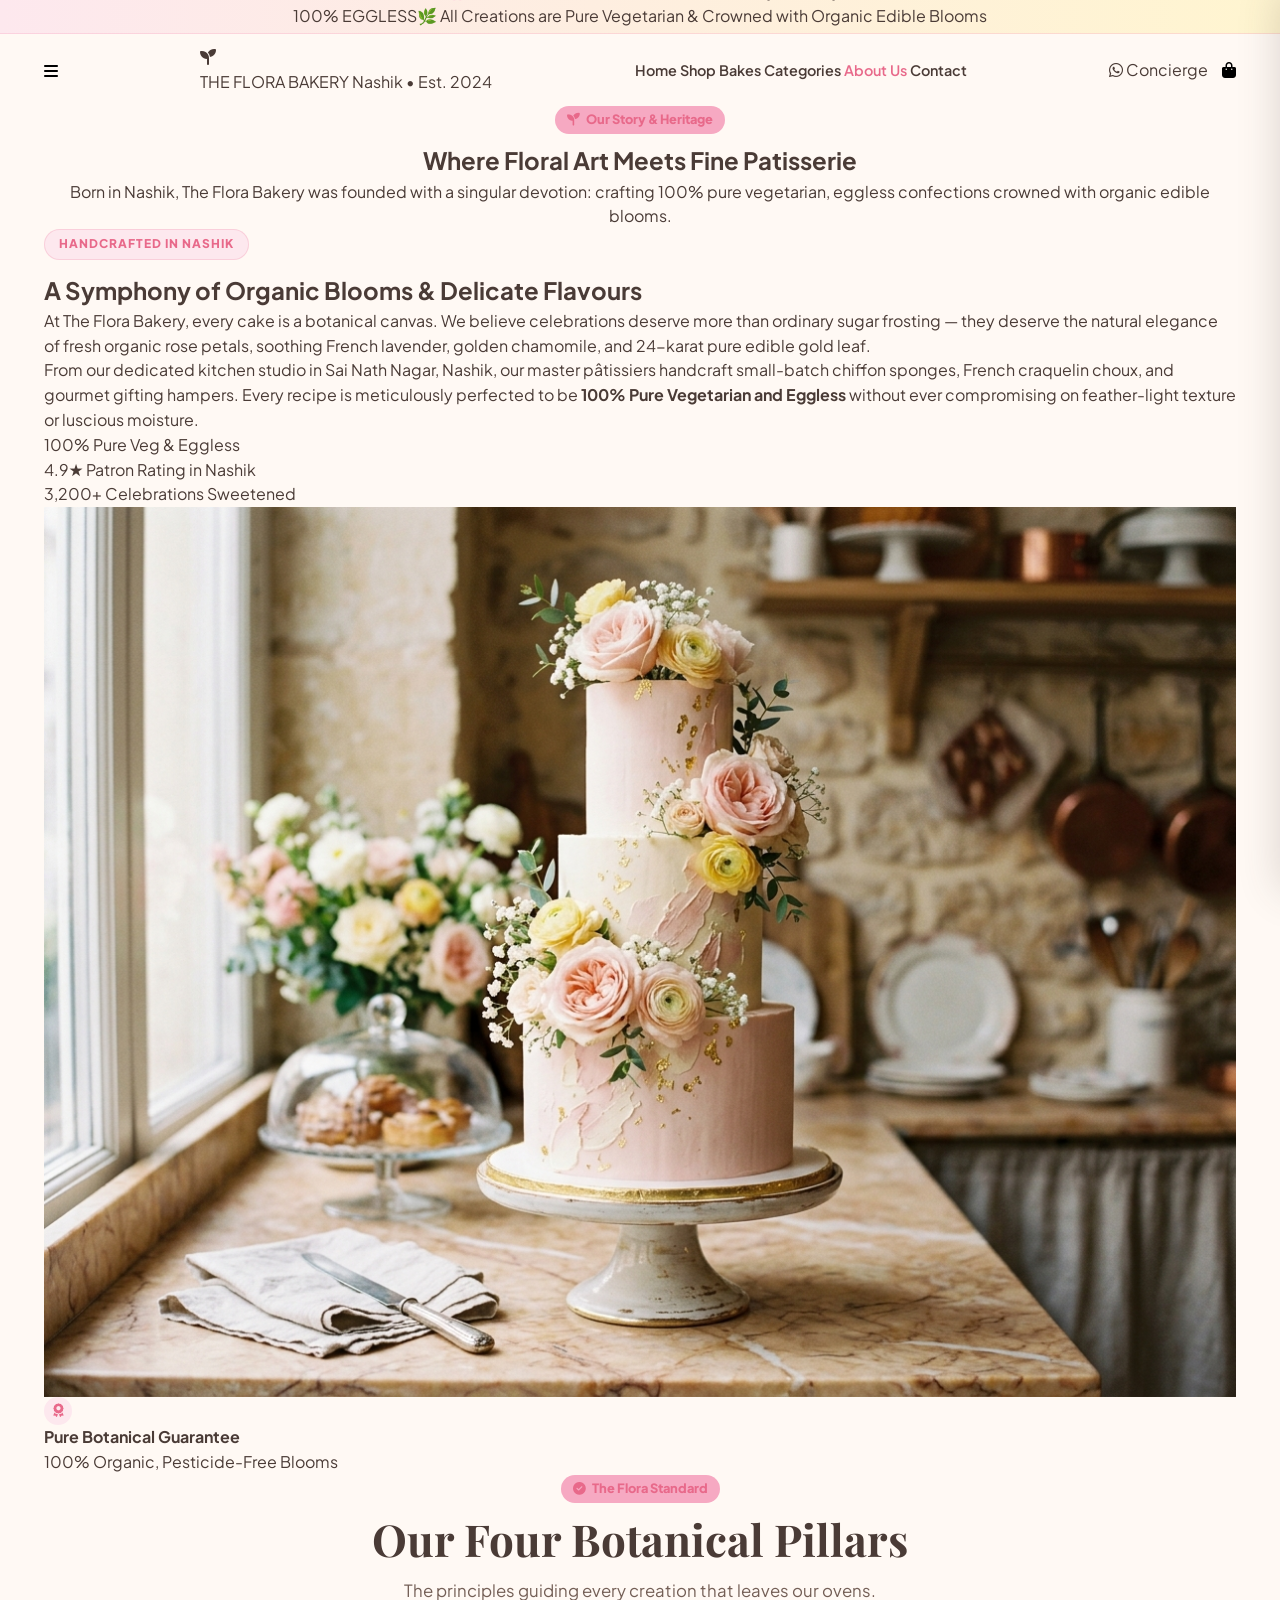
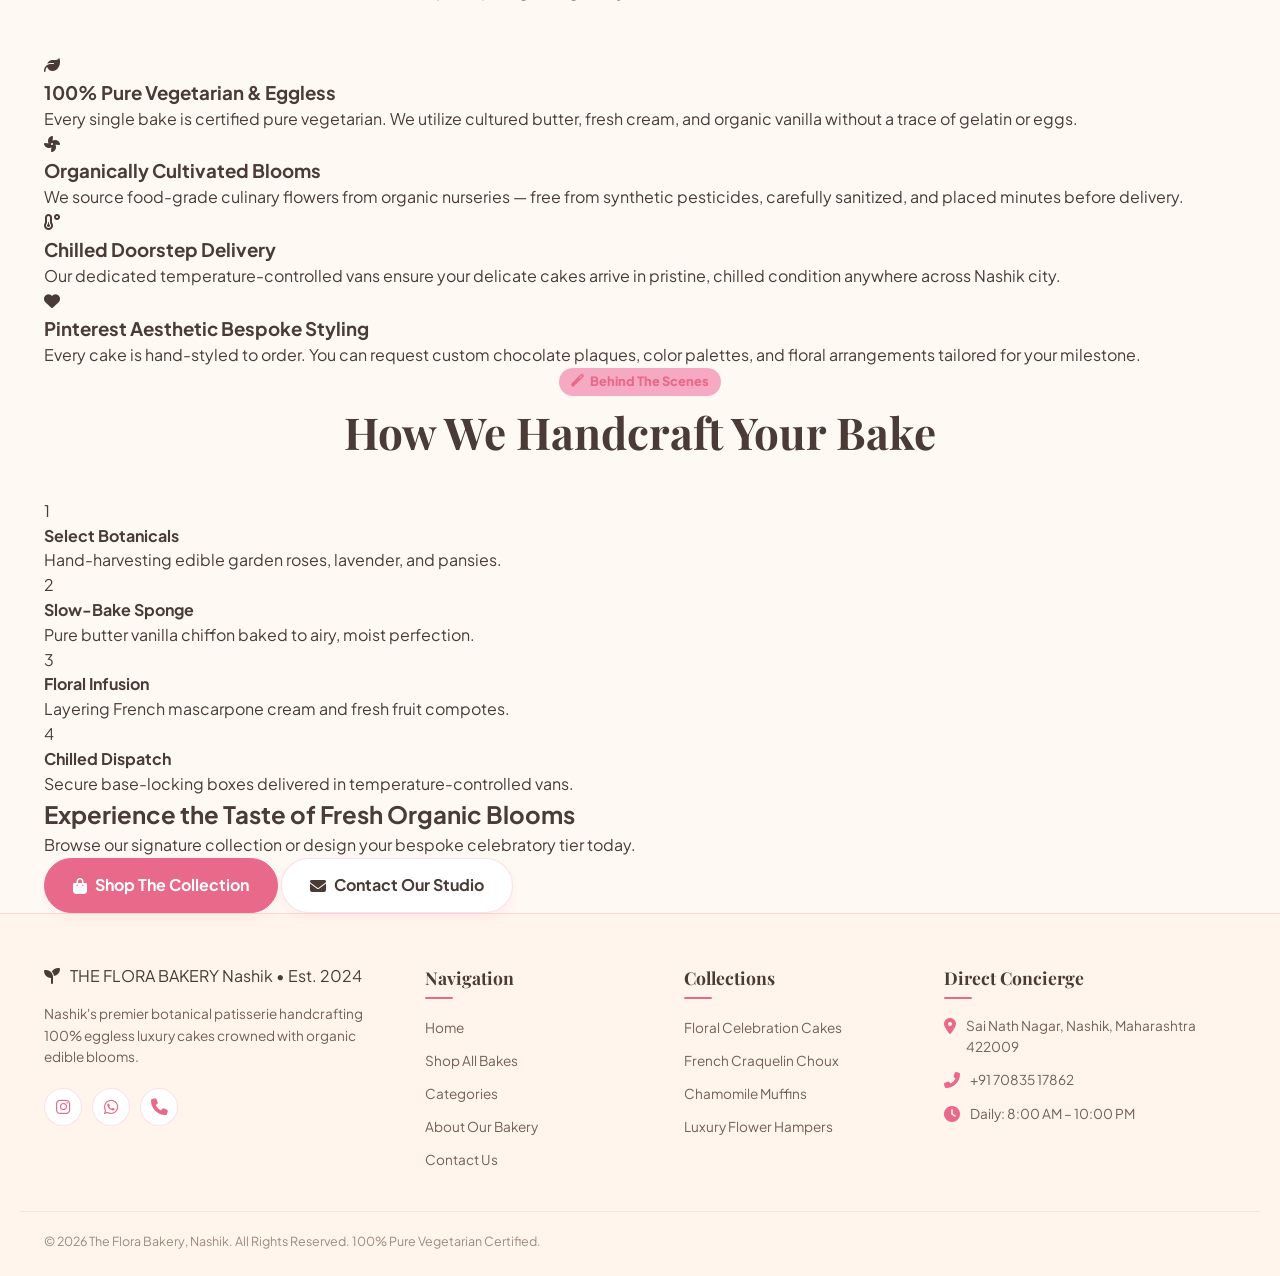
==== about.html @ 5726b5d7 "feat: complete multi-page shopify-grade e-commerce architecture" ====
<!DOCTYPE html>
<html lang="en">
<head>
  <meta charset="UTF-8">
  <meta name="viewport" content="width=device-width, initial-scale=1.0, maximum-scale=5.0">
  <title>About Our Botanical Patisserie | The Flora Bakery Nashik</title>
  <meta name="description" content="Discover the story of The Flora Bakery Nashik. 100% pure vegetarian artisanal floral cakes crowned with organic edible blooms.">

  <!-- Favicon -->
  <link rel="icon" type="image/svg+xml" href="images/logo-icon.svg">

  <!-- Google Fonts: Plus Jakarta Sans & Playfair Display -->
  <link rel="preconnect" href="https://fonts.googleapis.com">
  <link rel="preconnect" href="https://fonts.gstatic.com" crossorigin>
  <link href="https://fonts.googleapis.com/css2?family=Playfair+Display:ital,wght@0,500;0,600;0,700;0,800;1,400;1,600&family=Plus+Jakarta+Sans:wght@400;500;600;700;800&display=swap" rel="stylesheet">

  <!-- Font Awesome Icons -->
  <link rel="stylesheet" href="https://cdnjs.cloudflare.com/ajax/libs/font-awesome/6.5.1/css/all.min.css">

  <!-- Custom Design System CSS -->
  <link rel="stylesheet" href="css/styles.css">
</head>
<body class="about-page-body">

  <!-- 1. ANNOUNCEMENT TICKER -->
  <aside class="announcement-bar" role="region" aria-label="Special Offers">
    <div class="announcement-wrapper">
      <div class="announcement-track">
        <span class="announcement-item"><span class="badge-pill">SAME DAY</span> 🌸 Order before 3 PM for Chilled Same-Day Delivery in Nashik</span>
        <span class="announcement-item"><span class="badge-pill">100% EGGLESS</span> 🌿 All Creations are Pure Vegetarian & Crowned with Organic Edible Blooms</span>
        <span class="announcement-item"><span class="badge-pill">SPECIAL OFFER</span> ✨ Use Code <strong>FLORA10</strong> for 10% OFF on Orders Above ₹499</span>
      </div>
    </div>
  </aside>

  <!-- 2. STICKY BRAND HEADER -->
  <header class="header" id="siteHeader">
    <div class="header-inner container">
      <button class="mobile-toggle" id="mobileMenuToggle" onclick="openMobileNav()" aria-label="Open Navigation Menu">
        <i class="fas fa-bars"></i>
      </button>

      <a href="index.html" class="logo" aria-label="The Flora Bakery Homepage">
        <span class="logo-mark"><i class="fas fa-seedling"></i></span>
        <div class="logo-text-group">
          <span class="logo-title">THE FLORA BAKERY</span>
          <span class="logo-subtitle">Nashik • Est. 2024</span>
        </div>
      </a>

      <!-- Universal Desktop Navigation -->
      <nav class="nav-desktop" aria-label="Primary Navigation">
        <a href="index.html" class="nav-link">Home</a>
        <a href="shop.html" class="nav-link">Shop Bakes</a>
        <a href="categories.html" class="nav-link">Categories</a>
        <a href="about.html" class="nav-link active">About Us</a>
        <a href="contact.html" class="nav-link">Contact</a>
      </nav>

      <div class="header-actions">
        <a href="https://api.whatsapp.com/send?phone=917083517862&text=Hello%20The%20Flora%20Bakery!%20I%20have%20an%20inquiry%20regarding%20custom%20floral%20cakes." target="_blank" rel="noopener" class="concierge-link-btn" title="Chat with Head Baker on WhatsApp">
          <i class="fab fa-whatsapp"></i>
          <span class="concierge-text">Concierge</span>
        </a>

        <button class="cart-trigger-btn" id="cartBtn" onclick="openCartDrawer()" aria-label="Open Shopping Bag">
          <i class="fas fa-shopping-bag"></i>
          <span class="cart-badge" id="cartCountBadge" style="display: none;">0</span>
        </button>
      </div>
    </div>
  </header>

  <!-- 3. MOBILE NAVIGATION DRAWER -->
  <div class="mobile-nav-drawer" id="mobileNavDrawer">
    <div class="mobile-nav-content">
      <div class="mobile-drawer-header">
        <div class="logo-text-group">
          <span class="logo-title">THE FLORA BAKERY</span>
          <span class="logo-subtitle">Artisanal Botanical Patisserie</span>
        </div>
        <button class="modal-close-btn" onclick="closeMobileNav()" aria-label="Close menu">&times;</button>
      </div>
      <ul class="mobile-nav-links">
        <li><a href="index.html" class="mobile-nav-link"><i class="fas fa-home"></i> Home</a></li>
        <li><a href="shop.html" class="mobile-nav-link" onclick="closeMobileNav()"><i class="fas fa-birthday-cake"></i> Shop All Bakes</a></li>
        <li><a href="categories.html" class="mobile-nav-link" onclick="closeMobileNav()"><i class="fas fa-th-large"></i> Explore Categories</a></li>
        <li><a href="about.html" class="mobile-nav-link active" onclick="closeMobileNav()"><i class="fas fa-leaf"></i> About Our Bakery</a></li>
        <li><a href="contact.html" class="mobile-nav-link" onclick="closeMobileNav()"><i class="fas fa-envelope"></i> Contact & Studio</a></li>
      </ul>
      <div class="mobile-drawer-footer">
        <p class="drawer-contact-info"><i class="fas fa-map-marker-alt"></i> Sai Nath Nagar, Nashik</p>
        <p class="drawer-contact-info"><i class="fas fa-phone-alt"></i> +91 70835 17862</p>
      </div>
    </div>
  </div>

  <!-- 4. PAGE HERO BANNER -->
  <section class="page-banner-section">
    <div class="container text-center">
      <span class="sub-heading-pill"><i class="fas fa-seedling"></i> Our Story & Heritage</span>
      <h1 class="page-banner-title">Where Floral Art Meets Fine Patisserie</h1>
      <p class="page-banner-desc">
        Born in Nashik, The Flora Bakery was founded with a singular devotion: crafting 100% pure vegetarian, eggless confections crowned with organic edible blooms.
      </p>
    </div>
  </section>

  <!-- 5. ABOUT STORY SECTION -->
  <main class="container about-page-container">
    
    <div class="about-story-grid">
      <div class="about-text-col">
        <span class="heading-tag">Handcrafted in Nashik</span>
        <h2 class="about-section-title">A Symphony of Organic Blooms & Delicate Flavours</h2>
        <p class="about-paragraph">
          At The Flora Bakery, every cake is a botanical canvas. We believe celebrations deserve more than ordinary sugar frosting — they deserve the natural elegance of fresh organic rose petals, soothing French lavender, golden chamomile, and 24-karat pure edible gold leaf.
        </p>
        <p class="about-paragraph">
          From our dedicated kitchen studio in Sai Nath Nagar, Nashik, our master pâtissiers handcraft small-batch chiffon sponges, French craquelin choux, and gourmet gifting hampers. Every recipe is meticulously perfected to be <strong>100% Pure Vegetarian and Eggless</strong> without ever compromising on feather-light texture or luscious moisture.
        </p>
        
        <div class="about-metrics-row">
          <div class="metric-item">
            <span class="metric-number">100%</span>
            <span class="metric-label">Pure Veg & Eggless</span>
          </div>
          <div class="metric-item">
            <span class="metric-number">4.9★</span>
            <span class="metric-label">Patron Rating in Nashik</span>
          </div>
          <div class="metric-item">
            <span class="metric-number">3,200+</span>
            <span class="metric-label">Celebrations Sweetened</span>
          </div>
        </div>
      </div>

      <div class="about-image-col">
        <div class="about-image-card">
          <img src="images/hero-cake.jpg" alt="Artisanal Floral Cake Decorating" class="about-featured-img">
          <div class="about-badge-card">
            <span class="badge-icon"><i class="fas fa-award"></i></span>
            <div>
              <strong>Pure Botanical Guarantee</strong>
              <p>100% Organic, Pesticide-Free Blooms</p>
            </div>
          </div>
        </div>
      </div>
    </div>

    <!-- 4 CORE PILLARS SECTION -->
    <section class="about-pillars-section">
      <div class="text-center" style="margin-bottom: 40px;">
        <span class="sub-heading-pill"><i class="fas fa-check-circle"></i> The Flora Standard</span>
        <h2 class="section-title">Our Four Botanical Pillars</h2>
        <p class="section-subtitle">The principles guiding every creation that leaves our ovens.</p>
      </div>

      <div class="pillars-grid">
        <div class="pillar-card">
          <div class="pillar-icon"><i class="fas fa-leaf"></i></div>
          <h3>100% Pure Vegetarian & Eggless</h3>
          <p>Every single bake is certified pure vegetarian. We utilize cultured butter, fresh cream, and organic vanilla without a trace of gelatin or eggs.</p>
        </div>

        <div class="pillar-card">
          <div class="pillar-icon"><i class="fas fa-fan"></i></div>
          <h3>Organically Cultivated Blooms</h3>
          <p>We source food-grade culinary flowers from organic nurseries — free from synthetic pesticides, carefully sanitized, and placed minutes before delivery.</p>
        </div>

        <div class="pillar-card">
          <div class="pillar-icon"><i class="fas fa-temperature-low"></i></div>
          <h3>Chilled Doorstep Delivery</h3>
          <p>Our dedicated temperature-controlled vans ensure your delicate cakes arrive in pristine, chilled condition anywhere across Nashik city.</p>
        </div>

        <div class="pillar-card">
          <div class="pillar-icon"><i class="fas fa-heart"></i></div>
          <h3>Pinterest Aesthetic Bespoke Styling</h3>
          <p>Every cake is hand-styled to order. You can request custom chocolate plaques, color palettes, and floral arrangements tailored for your milestone.</p>
        </div>
      </div>
    </section>

    <!-- CHEF PROCESS TIMELINE -->
    <section class="about-process-section">
      <div class="text-center" style="margin-bottom: 40px;">
        <span class="sub-heading-pill"><i class="fas fa-magic"></i> Behind The Scenes</span>
        <h2 class="section-title">How We Handcraft Your Bake</h2>
      </div>

      <div class="process-steps-row">
        <div class="process-step-item">
          <span class="step-circle">1</span>
          <h4>Select Botanicals</h4>
          <p>Hand-harvesting edible garden roses, lavender, and pansies.</p>
        </div>
        <div class="process-step-item">
          <span class="step-circle">2</span>
          <h4>Slow-Bake Sponge</h4>
          <p>Pure butter vanilla chiffon baked to airy, moist perfection.</p>
        </div>
        <div class="process-step-item">
          <span class="step-circle">3</span>
          <h4>Floral Infusion</h4>
          <p>Layering French mascarpone cream and fresh fruit compotes.</p>
        </div>
        <div class="process-step-item">
          <span class="step-circle">4</span>
          <h4>Chilled Dispatch</h4>
          <p>Secure base-locking boxes delivered in temperature-controlled vans.</p>
        </div>
      </div>
    </section>

    <!-- EXPLORE CTA SECTION -->
    <div class="about-cta-banner">
      <div class="about-cta-text">
        <h2>Experience the Taste of Fresh Organic Blooms</h2>
        <p>Browse our signature collection or design your bespoke celebratory tier today.</p>
      </div>
      <div class="about-cta-actions">
        <a href="shop.html" class="btn btn-primary btn-lg">
          <i class="fas fa-shopping-bag"></i> Shop The Collection
        </a>
        <a href="contact.html" class="btn btn-secondary btn-lg">
          <i class="fas fa-envelope"></i> Contact Our Studio
        </a>
      </div>
    </div>

  </main>

  <!-- 6. SLIDE-OUT CART DRAWER -->
  <div class="cart-drawer-overlay" id="cartDrawerOverlay" onclick="closeCartDrawer()"></div>
  <aside class="cart-drawer" id="cartDrawer" role="dialog" aria-modal="true" aria-label="Shopping Cart">
    <div class="cart-drawer-header">
      <div class="cart-header-title-wrap">
        <i class="fas fa-shopping-bag cart-title-icon"></i>
        <h2 class="cart-drawer-heading">Your Floral Bag (<span id="cartDrawerCount">0</span>)</h2>
      </div>
      <button class="cart-drawer-close-btn" id="cartDrawerClose" onclick="closeCartDrawer()" aria-label="Close Shopping Bag">&times;</button>
    </div>

    <div class="free-shipping-meter" id="freeShippingMeter">
      <div class="meter-text" id="freeShippingText">
        <i class="fas fa-truck"></i> Add ₹200 more for <strong>FREE Delivery in Nashik</strong>!
      </div>
      <div class="meter-bar-track">
        <div class="meter-bar-fill" id="meterBarFill" style="width: 75%;"></div>
      </div>
    </div>

    <div class="cart-drawer-body" id="cartDrawerItems"></div>

    <div class="cart-upsell-container" id="cartUpsellSection">
      <div class="upsell-heading-row">
        <span class="upsell-title"><i class="fas fa-sparkles"></i> Complete Your Celebration</span>
        <span class="upsell-badge">Popular Add-ons</span>
      </div>
      <div class="upsell-items-track" id="cartUpsellItems"></div>
    </div>

    <div class="cart-drawer-footer" id="cartDrawerFooter">
      <div class="cart-coupon-row">
        <input type="text" id="cartCouponInput" class="coupon-input" placeholder="Promo code (e.g. FLORA10)">
        <button class="btn btn-secondary coupon-apply-btn" onclick="applyCartCoupon()">Apply</button>
      </div>
      <div class="cart-totals-breakdown">
        <div class="total-row"><span>Subtotal</span><span id="cartSubtotalVal">₹0</span></div>
        <div class="total-row discount-row" id="cartDiscountRow" style="display:none;"><span>Promo Discount</span><span id="cartDiscountVal">-₹0</span></div>
        <div class="total-row"><span>Delivery (Nashik)</span><span id="cartDeliveryVal">₹99</span></div>
        <div class="total-row grand-total-row"><span>Estimated Total</span><span id="cartGrandTotalVal" class="grand-total-highlight">₹0</span></div>
      </div>
      <a href="checkout.html" class="btn btn-primary btn-block proceed-checkout-btn" id="proceedCheckoutBtn">
        <span>Proceed to Checkout</span>
        <i class="fas fa-arrow-right"></i>
      </a>
    </div>
  </aside>

  <!-- 7. SITE FOOTER -->
  <footer class="site-footer">
    <div class="container footer-grid">
      <div class="footer-col footer-brand">
        <a href="index.html" class="brand-logo-wrap">
          <span class="logo-mark"><i class="fas fa-seedling"></i></span>
          <div class="logo-text-group">
            <span class="logo-title">THE FLORA BAKERY</span>
            <span class="logo-subtitle">Nashik • Est. 2024</span>
          </div>
        </a>
        <p class="footer-desc">Nashik's premier botanical patisserie handcrafting 100% eggless luxury cakes crowned with organic edible blooms.</p>
        <div class="social-links">
          <a href="https://www.instagram.com/the.flora.bakery" target="_blank" rel="noopener noreferrer" class="social-btn" aria-label="Instagram"><i class="fab fa-instagram"></i></a>
          <a href="https://wa.me/917083517862" target="_blank" rel="noopener noreferrer" class="social-btn" aria-label="WhatsApp"><i class="fab fa-whatsapp"></i></a>
          <a href="tel:07083517862" class="social-btn" aria-label="Call Us"><i class="fas fa-phone"></i></a>
        </div>
      </div>

      <div class="footer-col">
        <h4>Navigation</h4>
        <ul class="footer-links">
          <li><a href="index.html">Home</a></li>
          <li><a href="shop.html">Shop All Bakes</a></li>
          <li><a href="categories.html">Categories</a></li>
          <li><a href="about.html">About Our Bakery</a></li>
          <li><a href="contact.html">Contact Us</a></li>
        </ul>
      </div>

      <div class="footer-col">
        <h4>Collections</h4>
        <ul class="footer-links">
          <li><a href="shop.html?category=cakes">Floral Celebration Cakes</a></li>
          <li><a href="shop.html?category=pastries">French Craquelin Choux</a></li>
          <li><a href="shop.html?category=muffins">Chamomile Muffins</a></li>
          <li><a href="shop.html?category=combos">Luxury Flower Hampers</a></li>
        </ul>
      </div>

      <div class="footer-col">
        <h4>Direct Concierge</h4>
        <div class="contact-info-list">
          <div class="contact-item"><i class="fas fa-map-marker-alt"></i><span>Sai Nath Nagar, Nashik, Maharashtra 422009</span></div>
          <div class="contact-item"><i class="fas fa-phone-alt"></i><span>+91 70835 17862</span></div>
          <div class="contact-item"><i class="fas fa-clock"></i><span>Daily: 8:00 AM – 10:00 PM</span></div>
        </div>
      </div>
    </div>
    <div class="footer-bottom container text-center">
      <p>&copy; 2026 The Flora Bakery, Nashik. All Rights Reserved. 100% Pure Vegetarian Certified.</p>
    </div>
  </footer>

  <!-- Scripts -->
  <script src="js/store-data.js"></script>
  <script src="js/app.js"></script>
</body>
</html>
---- css/styles.css ----
/* ==========================================================================
   THE FLORA BAKERY - MOBILE-FIRST LUXURY FLORAL PATISSERIE DESIGN SYSTEM
   Palette: Blush Pink (#F6A9C2), Deep Rose (#E8698A), Soft Cream (#FFF9F4),
            Buttery Yellow (#FFD966), Warm Cocoa (#4A3B36)
   ========================================================================== */

@import url('https://fonts.googleapis.com/css2?family=Playfair+Display:ital,wght@0,500;0,600;0,700;0,800;1,400;1,600&family=Plus+Jakarta+Sans:wght@300;400;500;600;700;800&display=swap');

:root {
  /* Color Tokens */
  --bg-cream: #FFF9F4;
  --bg-cream-warm: #FFF5EC;
  --bg-white: #FFFFFF;
  --pink-blush: #F6A9C2;
  --pink-soft: #FDE8EE;
  --pink-tint: #FFF0F5;
  --rose-deep: #E8698A;
  --rose-hover: #D45274;
  --yellow-butter: #FFD966;
  --yellow-soft: #FFF5D0;
  --yellow-tint: #FFFAEA;
  --text-cocoa: #4A3B36;
  --text-secondary: #745F56;
  --text-muted: #9E8980;
  --border-light: rgba(232, 105, 138, 0.2);
  --border-subtle: rgba(74, 59, 54, 0.08);

  /* Shadows */
  --shadow-sm: 0 4px 12px rgba(232, 105, 138, 0.08);
  --shadow-md: 0 8px 24px rgba(232, 105, 138, 0.12);
  --shadow-lg: 0 16px 40px rgba(232, 105, 138, 0.16);
  --shadow-glow: 0 0 25px rgba(232, 105, 138, 0.35);

  /* Typography */
  --font-serif: 'Playfair Display', Georgia, serif;
  --font-sans: 'Plus Jakarta Sans', -apple-system, BlinkMacSystemFont, 'Segoe UI', Roboto, sans-serif;
  
  /* Transitions */
  --transition-smooth: all 0.3s cubic-bezier(0.25, 0.8, 0.25, 1);
  --transition-bounce: all 0.35s cubic-bezier(0.34, 1.56, 0.64, 1);
  
  /* Border Radius */
  --radius-sm: 12px;
  --radius-md: 18px;
  --radius-lg: 28px;
  --radius-pill: 9999px;
}

/* ==========================================================================
   RESET & MOBILE-FIRST BASE
   ========================================================================== */

*, *::before, *::after {
  margin: 0;
  padding: 0;
  box-sizing: border-box;
  -webkit-tap-highlight-color: transparent;
}

html {
  scroll-behavior: smooth;
  scroll-padding-top: 85px;
  font-size: 16px;
  -webkit-text-size-adjust: 100%;
}

body {
  font-family: var(--font-sans);
  background-color: var(--bg-cream);
  color: var(--text-cocoa);
  line-height: 1.55;
  overflow-x: hidden;
  position: relative;
  width: 100%;
}

img {
  max-width: 100%;
  height: auto;
  display: block;
}

a {
  text-decoration: none;
  color: inherit;
  transition: var(--transition-smooth);
}

button, input, select, textarea {
  font-family: inherit;
  font-size: 1rem; /* Prevents auto-zoom in iOS Safari */
  border: none;
  outline: none;
  touch-action: manipulation;
}

button {
  cursor: pointer;
  background: none;
}

.container {
  width: 100%;
  max-width: 1240px;
  margin: 0 auto;
  padding: 0 16px;
}

@media (min-width: 768px) {
  .container {
    padding: 0 24px;
  }
}

.section-padding {
  padding: 50px 0;
  position: relative;
}

@media (min-width: 768px) {
  .section-padding {
    padding: 80px 0;
  }
}

/* ==========================================================================
   TYPOGRAPHY & CRO UTILITIES
   ========================================================================== */

.heading-tag {
  display: inline-flex;
  align-items: center;
  gap: 6px;
  background: var(--pink-soft);
  color: var(--rose-deep);
  font-size: 0.75rem;
  font-weight: 800;
  text-transform: uppercase;
  letter-spacing: 1px;
  padding: 5px 14px;
  border-radius: var(--radius-pill);
  border: 1px solid var(--border-light);
  margin-bottom: 12px;
}

.heading-tag.yellow-tag {
  background: var(--yellow-soft);
  color: #B38600;
  border-color: rgba(255, 217, 102, 0.6);
}

.section-title {
  font-family: var(--font-serif);
  font-size: clamp(1.6rem, 5.5vw, 2.75rem);
  font-weight: 700;
  color: var(--text-cocoa);
  line-height: 1.25;
  margin-bottom: 12px;
}

.section-title span.highlight {
  color: var(--rose-deep);
  position: relative;
  display: inline-block;
}

.section-title span.highlight::after {
  content: '';
  position: absolute;
  bottom: 2px;
  left: 0;
  width: 100%;
  height: 6px;
  background: var(--yellow-butter);
  opacity: 0.45;
  border-radius: 4px;
  z-index: -1;
}

.section-subtitle {
  font-size: clamp(0.9rem, 2.5vw, 1.05rem);
  color: var(--text-secondary);
  max-width: 600px;
  margin: 0 auto 32px auto;
  line-height: 1.6;
}

@media (min-width: 768px) {
  .section-subtitle {
    margin-bottom: 48px;
  }
}

.text-center {
  text-align: center;
}

/* ==========================================================================
   BUTTONS (TOUCH-FRIENDLY & CRO OPTIMIZED)
   ========================================================================== */

.btn {
  display: inline-flex;
  align-items: center;
  justify-content: center;
  gap: 8px;
  padding: 12px 22px;
  min-height: 46px;
  font-size: 0.95rem;
  font-weight: 700;
  border-radius: var(--radius-pill);
  transition: var(--transition-bounce);
  box-shadow: var(--shadow-sm);
  text-align: center;
  white-space: nowrap;
}

.btn-lg {
  padding: 14px 28px;
  min-height: 52px;
  font-size: 1rem;
}

.btn-sm {
  padding: 8px 16px;
  min-height: 38px;
  font-size: 0.85rem;
}

.btn-primary {
  background: var(--rose-deep);
  color: #FFFFFF;
  border: 1.5px solid var(--rose-deep);
}

.btn-primary:hover, .btn-primary:active {
  background: var(--rose-hover);
  border-color: var(--rose-hover);
  transform: translateY(-2px);
  box-shadow: var(--shadow-glow);
}

.btn-secondary {
  background: var(--bg-white);
  color: var(--text-cocoa);
  border: 1.5px solid var(--border-light);
}

.btn-secondary:hover, .btn-secondary:active {
  background: var(--pink-soft);
  color: var(--rose-deep);
  border-color: var(--rose-deep);
  transform: translateY(-2px);
}

/* ==========================================================================
   1. ANNOUNCEMENT BAR (SLIM, STRICTLY SINGLE-LINE)
   ========================================================================== */

.announcement-bar {
  background: linear-gradient(90deg, #FDE8EE 0%, #FFF5D0 100%);
  color: var(--text-cocoa);
  height: 34px;
  display: flex;
  align-items: center;
  justify-content: center;
  padding: 0 12px;
  border-bottom: 1px solid rgba(246, 169, 194, 0.35);
  overflow: hidden;
  position: relative;
  z-index: 1001;
}

.announcement-item {
  display: flex;
  align-items: center;
  justify-content: center;
  white-space: nowrap;
  overflow: hidden;
  text-overflow: ellipsis;
  max-width: 100%;
  width: 100%;
  text-align: center;
}

.announcement-text {
  font-size: clamp(0.70rem, 2.3vw, 0.78rem);
  font-weight: 700;
  letter-spacing: 0.15px;
  white-space: nowrap;
  overflow: hidden;
  text-overflow: ellipsis;
  display: block;
}

/* ==========================================================================
   2. STICKY NAVIGATION HEADER
   ========================================================================== */

.site-header {
  position: sticky;
  top: 0;
  left: 0;
  width: 100%;
  background: rgba(255, 249, 244, 0.95);
  backdrop-filter: blur(12px);
  -webkit-backdrop-filter: blur(12px);
  border-bottom: 1px solid var(--border-light);
  z-index: 1000;
  transition: var(--transition-smooth);
}

.site-header.scrolled {
  background: rgba(255, 255, 255, 0.98);
  box-shadow: var(--shadow-sm);
}

.header-inner {
  display: flex;
  align-items: center;
  justify-content: space-between;
  height: 64px;
}

@media (min-width: 768px) {
  .header-inner {
    height: 72px;
  }
}

.brand-logo-wrap {
  display: flex;
  align-items: center;
  gap: 10px;
  text-decoration: none;
  flex-shrink: 0;
}

.brand-logo-img {
  width: 44px;
  height: 44px;
  border-radius: 50%;
  object-fit: contain;
  transition: transform 0.4s ease;
  filter: drop-shadow(0 3px 8px rgba(232, 105, 138, 0.2));
}

@media (min-width: 768px) {
  .brand-logo-img {
    width: 50px;
    height: 50px;
  }
}

.brand-text-block {
  display: flex;
  flex-direction: column;
}

.brand-name {
  font-family: var(--font-serif);
  font-size: 1.15rem;
  font-weight: 800;
  color: var(--text-cocoa);
  line-height: 1.1;
  letter-spacing: -0.3px;
}

@media (min-width: 768px) {
  .brand-name {
    font-size: 1.35rem;
  }
}

.brand-tagline {
  font-size: 0.65rem;
  color: var(--rose-deep);
  font-weight: 700;
  letter-spacing: 0.5px;
  text-transform: uppercase;
}

/* Desktop Nav Menu */
.nav-menu {
  display: none;
  list-style: none;
}

@media (min-width: 1024px) {
  .nav-menu {
    display: flex;
    align-items: center;
    gap: 24px;
  }

  .nav-link {
    font-size: 0.9rem;
    font-weight: 600;
    color: var(--text-cocoa);
    position: relative;
    padding: 6px 0;
  }

  .nav-link:hover, .nav-link.active {
    color: var(--rose-deep);
  }

  .nav-link::after {
    content: '';
    position: absolute;
    bottom: 0;
    left: 0;
    width: 0;
    height: 2px;
    background: var(--rose-deep);
    border-radius: 2px;
    transition: width 0.3s ease;
  }

  .nav-link:hover::after {
    width: 100%;
  }
}

/* Header Actions */
.header-actions {
  display: flex;
  align-items: center;
  gap: 10px;
}

@media (min-width: 768px) {
  .header-actions {
    gap: 14px;
  }
}

.action-icon-btn {
  width: 40px;
  height: 40px;
  border-radius: 50%;
  background: var(--bg-white);
  border: 1px solid var(--border-light);
  display: flex;
  align-items: center;
  justify-content: center;
  color: var(--text-cocoa);
  font-size: 1rem;
  position: relative;
  transition: var(--transition-smooth);
}

.action-icon-btn:hover, .action-icon-btn:active {
  background: var(--pink-soft);
  color: var(--rose-deep);
}

.cart-count-badge {
  position: absolute;
  top: -3px;
  right: -3px;
  background: var(--rose-deep);
  color: #FFFFFF;
  font-size: 0.68rem;
  font-weight: 800;
  width: 18px;
  height: 18px;
  border-radius: 50%;
  display: flex;
  align-items: center;
  justify-content: center;
  border: 2px solid #FFFFFF;
}

.header-custom-cta {
  display: none;
}

@media (min-width: 640px) {
  .header-custom-cta {
    display: inline-flex;
  }
}

.mobile-menu-toggle {
  display: flex;
  align-items: center;
  justify-content: center;
  width: 40px;
  height: 40px;
  border-radius: var(--radius-sm);
  background: var(--pink-soft);
  color: var(--rose-deep);
  font-size: 1.2rem;
  border: 1px solid var(--border-light);
}

@media (min-width: 1024px) {
  .mobile-menu-toggle {
    display: none;
  }
}

/* Mobile Drawer Menu */
.mobile-nav-drawer {
  position: fixed;
  top: 0;
  left: 0;
  width: 100%;
  height: 100%;
  background: rgba(74, 59, 54, 0.4);
  backdrop-filter: blur(8px);
  -webkit-backdrop-filter: blur(8px);
  z-index: 2500;
  opacity: 0;
  visibility: hidden;
  transition: var(--transition-smooth);
}

.mobile-nav-drawer.active {
  opacity: 1;
  visibility: visible;
}

.mobile-nav-content {
  position: absolute;
  top: 0;
  right: 0;
  width: 85%;
  max-width: 320px;
  height: 100%;
  background: #FFFFFF;
  padding: 24px;
  display: flex;
  flex-direction: column;
  box-shadow: -8px 0 30px rgba(74, 59, 54, 0.2);
  transform: translateX(100%);
  transition: transform 0.35s cubic-bezier(0.25, 0.8, 0.25, 1);
  overflow-y: auto;
}

.mobile-nav-drawer.active .mobile-nav-content {
  transform: translateX(0);
}

.mobile-drawer-header {
  display: flex;
  align-items: center;
  justify-content: space-between;
  padding-bottom: 16px;
  border-bottom: 1px solid var(--border-light);
  margin-bottom: 20px;
}

.mobile-nav-links {
  list-style: none;
  display: flex;
  flex-direction: column;
  gap: 16px;
  margin-bottom: 28px;
}

.mobile-nav-link {
  font-size: 1.05rem;
  font-weight: 700;
  color: var(--text-cocoa);
  display: flex;
  align-items: center;
  justify-content: space-between;
  padding: 8px 0;
  border-bottom: 1px dashed var(--border-subtle);
}

.mobile-nav-link:hover, .mobile-nav-link:active {
  color: var(--rose-deep);
  padding-left: 6px;
}

.mobile-drawer-contact {
  margin-top: auto;
  padding-top: 20px;
  border-top: 1px solid var(--border-light);
  font-size: 0.85rem;
  color: var(--text-secondary);
}

/* ==========================================================================
   3. HERO SECTION (MOBILE-FIRST HIGH-CONVERTING)
   ========================================================================== */

.hero-section {
  padding: 30px 0 50px 0;
  background: radial-gradient(circle at 80% 20%, #FFF0F5 0%, var(--bg-cream) 70%);
  position: relative;
  overflow: hidden;
}

@media (min-width: 768px) {
  .hero-section {
    padding: 60px 0 80px 0;
  }
}

.hero-grid {
  display: flex;
  flex-direction: column;
  gap: 32px;
}

@media (min-width: 992px) {
  .hero-grid {
    display: grid;
    grid-template-columns: 1.15fr 0.85fr;
    align-items: center;
    gap: 48px;
  }
}

.hero-content {
  text-align: center;
}

@media (min-width: 992px) {
  .hero-content {
    text-align: left;
  }
}

.hero-headline {
  font-family: var(--font-serif);
  font-size: clamp(1.85rem, 6.5vw, 3.4rem);
  font-weight: 800;
  color: var(--text-cocoa);
  line-height: 1.2;
  margin-bottom: 14px;
}

.hero-headline span.bloom-word {
  color: var(--rose-deep);
  font-style: italic;
  position: relative;
}

.hero-subhead {
  font-size: clamp(0.95rem, 2.5vw, 1.12rem);
  color: var(--text-secondary);
  line-height: 1.6;
  margin-bottom: 24px;
  max-width: 540px;
  margin-left: auto;
  margin-right: auto;
}

@media (min-width: 992px) {
  .hero-subhead {
    margin-left: 0;
    margin-right: 0;
  }
}

.hero-cta-group {
  display: flex;
  flex-direction: column;
  gap: 12px;
  margin-bottom: 28px;
}

@media (min-width: 480px) {
  .hero-cta-group {
    flex-direction: row;
    justify-content: center;
    flex-wrap: wrap;
  }
}

@media (min-width: 992px) {
  .hero-cta-group {
    justify-content: flex-start;
  }
}

.hero-cta-group .btn {
  width: 100%;
}

@media (min-width: 480px) {
  .hero-cta-group .btn {
    width: auto;
  }
}

/* Social Proof Strip */
.hero-social-proof {
  display: inline-flex;
  align-items: center;
  gap: 12px;
  padding: 10px 16px;
  background: rgba(255, 255, 255, 0.9);
  border-radius: var(--radius-pill);
  border: 1px solid var(--border-light);
  box-shadow: var(--shadow-sm);
  margin: 0 auto;
}

@media (min-width: 992px) {
  .hero-social-proof {
    margin: 0;
  }
}

.avatar-stack {
  display: flex;
  align-items: center;
}

.avatar-initials {
  width: 32px;
  height: 32px;
  border-radius: 50%;
  border: 2px solid #FFFFFF;
  margin-left: -8px;
  background: var(--pink-blush);
  color: #FFFFFF;
  font-size: 0.72rem;
  font-weight: 800;
  display: flex;
  align-items: center;
  justify-content: center;
}

.avatar-initials:first-child {
  margin-left: 0;
}

.avatar-initials:nth-child(2) { background: var(--yellow-butter); color: var(--text-cocoa); }
.avatar-initials:nth-child(3) { background: var(--rose-deep); }
.avatar-initials:nth-child(4) { background: #8DA372; }

.proof-text {
  text-align: left;
}

.stars-row {
  color: #FFB800;
  font-size: 0.75rem;
  letter-spacing: 1px;
}

.proof-desc {
  font-size: 0.75rem;
  font-weight: 700;
  color: var(--text-cocoa);
}

/* Hero Visual Card */
.hero-visual-card {
  position: relative;
  max-width: 480px;
  margin: 0 auto;
  width: 100%;
}

.hero-cake-main-wrapper {
  position: relative;
  border-radius: var(--radius-lg);
  overflow: hidden;
  box-shadow: var(--shadow-lg);
  border: 2px solid #FFFFFF;
  background: #FFFFFF;
}

.hero-cake-img {
  width: 100%;
  height: 280px;
  object-fit: cover;
  transition: transform 0.6s ease;
}

@media (min-width: 480px) {
  .hero-cake-img {
    height: 360px;
  }
}

@media (min-width: 992px) {
  .hero-cake-img {
    height: 420px;
  }
}

/* Floating Micro-Badges */
.floating-badge {
  position: absolute;
  background: rgba(255, 255, 255, 0.95);
  backdrop-filter: blur(8px);
  -webkit-backdrop-filter: blur(8px);
  padding: 8px 14px;
  border-radius: var(--radius-pill);
  box-shadow: var(--shadow-md);
  border: 1px solid var(--border-light);
  display: flex;
  align-items: center;
  gap: 8px;
  z-index: 10;
  max-width: calc(100% - 24px);
}

.badge-top-right {
  top: 12px;
  right: 12px;
}

.badge-bottom-left {
  bottom: 12px;
  left: 12px;
}

.badge-icon {
  width: 28px;
  height: 28px;
  border-radius: 50%;
  background: var(--pink-soft);
  color: var(--rose-deep);
  display: flex;
  align-items: center;
  justify-content: center;
  font-size: 0.85rem;
  flex-shrink: 0;
}

.badge-icon.yellow-bg {
  background: var(--yellow-soft);
  color: #B38600;
}

.badge-info h4 {
  font-size: 0.75rem;
  font-weight: 800;
  color: var(--text-cocoa);
  line-height: 1.1;
}

.badge-info p {
  font-size: 0.65rem;
  color: var(--text-secondary);
}

/* ==========================================================================
   4. TRUST / USP BAR
   ========================================================================== */

.trust-usp-bar {
  background: var(--yellow-soft);
  border-top: 1px solid rgba(255, 217, 102, 0.4);
  border-bottom: 1px solid rgba(255, 217, 102, 0.4);
  padding: 20px 0;
}

.usp-grid {
  display: grid;
  grid-template-columns: repeat(2, 1fr);
  gap: 12px;
}

@media (min-width: 768px) {
  .usp-grid {
    grid-template-columns: repeat(4, 1fr);
    gap: 16px;
  }
}

.usp-item {
  display: flex;
  align-items: center;
  gap: 10px;
  padding: 10px 12px;
  border-radius: var(--radius-sm);
  background: rgba(255, 255, 255, 0.8);
  border: 1px solid rgba(255, 255, 255, 0.9);
}

.usp-icon {
  width: 36px;
  height: 36px;
  border-radius: 50%;
  background: #FFFFFF;
  box-shadow: 0 2px 8px rgba(232, 105, 138, 0.1);
  display: flex;
  align-items: center;
  justify-content: center;
  font-size: 1.1rem;
  flex-shrink: 0;
}

.usp-text h4 {
  font-size: 0.8rem;
  font-weight: 800;
  color: var(--text-cocoa);
  line-height: 1.2;
}

.usp-text p {
  font-size: 0.68rem;
  color: var(--text-secondary);
}

/* ==========================================================================
   5. SHOP BY CATEGORY TILES (MODERN, INTUITIVE 4-CARD HUB)
   ========================================================================== */

.category-section {
  background: var(--bg-cream);
  padding: 40px 0 50px 0;
}

@media (min-width: 768px) {
  .category-section {
    padding: 60px 0 70px 0;
  }
}

.category-cards-grid {
  display: grid;
  grid-template-columns: repeat(2, 1fr);
  gap: 14px;
  margin-bottom: 24px;
}

@media (min-width: 992px) {
  .category-cards-grid {
    grid-template-columns: repeat(4, 1fr);
    gap: 20px;
    margin-bottom: 30px;
  }
}

.category-card {
  position: relative;
  border-radius: var(--radius-md);
  overflow: hidden;
  box-shadow: 0 4px 16px rgba(74, 59, 54, 0.08);
  border: 1px solid rgba(246, 169, 194, 0.25);
  cursor: pointer;
  aspect-ratio: 4 / 5;
  background: #2D2320;
  transition: transform 0.35s cubic-bezier(0.34, 1.56, 0.64, 1), box-shadow 0.35s ease;
  user-select: none;
  -webkit-tap-highlight-color: transparent;
}

@media (min-width: 768px) {
  .category-card {
    aspect-ratio: 3.5 / 4.8;
  }
}

.category-card:hover, .category-card:focus-visible {
  transform: translateY(-5px);
  box-shadow: 0 12px 28px rgba(232, 105, 138, 0.22);
  border-color: var(--rose-deep);
}

.category-card:active {
  transform: scale(0.98);
}

.category-img-holder {
  position: absolute;
  top: 0;
  left: 0;
  width: 100%;
  height: 100%;
  overflow: hidden;
}

.category-img {
  width: 100%;
  height: 100%;
  object-fit: cover;
  transition: transform 0.6s cubic-bezier(0.25, 1, 0.5, 1);
}

.category-card:hover .category-img {
  transform: scale(1.08);
}

.category-badge {
  position: absolute;
  top: 10px;
  left: 10px;
  background: rgba(255, 255, 255, 0.95);
  backdrop-filter: blur(8px);
  -webkit-backdrop-filter: blur(8px);
  padding: 3px 8px;
  border-radius: var(--radius-pill);
  font-size: 0.65rem;
  font-weight: 800;
  color: var(--rose-deep);
  box-shadow: 0 2px 6px rgba(0,0,0,0.1);
  letter-spacing: 0.3px;
  text-transform: uppercase;
  z-index: 2;
}

@media (min-width: 768px) {
  .category-badge {
    top: 12px;
    left: 12px;
    padding: 4px 10px;
    font-size: 0.70rem;
  }
}

/* Glassmorphism Bottom Overlay Info */
.category-overlay-info {
  position: absolute;
  bottom: 0;
  left: 0;
  width: 100%;
  padding: 38px 12px 14px 12px;
  background: linear-gradient(to top, rgba(45, 35, 32, 0.92) 0%, rgba(45, 35, 32, 0.65) 60%, transparent 100%);
  display: flex;
  align-items: flex-end;
  justify-content: space-between;
  gap: 6px;
  z-index: 2;
}

@media (min-width: 768px) {
  .category-overlay-info {
    padding: 45px 16px 16px 16px;
  }
}

.category-meta {
  display: flex;
  flex-direction: column;
  gap: 2px;
}

.category-title {
  font-family: var(--font-serif);
  font-size: clamp(1.05rem, 3.2vw, 1.35rem);
  font-weight: 700;
  color: #FFFFFF;
  line-height: 1.15;
  text-shadow: 0 2px 4px rgba(0,0,0,0.3);
}

.category-price-hint {
  font-size: clamp(0.68rem, 2vw, 0.78rem);
  color: #FFD966;
  font-weight: 600;
  letter-spacing: 0.2px;
}

.category-action-pill {
  width: 32px;
  height: 32px;
  border-radius: 50%;
  background: rgba(255, 255, 255, 0.95);
  color: var(--rose-deep);
  display: flex;
  align-items: center;
  justify-content: center;
  font-size: 0.75rem;
  flex-shrink: 0;
  box-shadow: 0 2px 8px rgba(0,0,0,0.25);
  transition: var(--transition-bounce);
}

.category-action-pill span {
  display: none;
}

.category-card:hover .category-action-pill {
  background: var(--rose-deep);
  color: #FFFFFF;
  transform: scale(1.1);
}

/* Occasions Quick Filter Bar */
.occasions-bar {
  background: #FFFFFF;
  border-radius: var(--radius-pill);
  padding: 8px 14px;
  border: 1px solid var(--border-light);
  box-shadow: var(--shadow-sm);
  display: flex;
  align-items: center;
  gap: 10px;
  overflow: hidden;
}

.occasions-bar-label {
  font-size: 0.8rem;
  font-weight: 800;
  color: var(--text-cocoa);
  white-space: nowrap;
  display: none;
}

@media (min-width: 768px) {
  .occasions-bar-label {
    display: inline-flex;
    align-items: center;
    gap: 6px;
  }
}

.occasion-chips {
  display: flex;
  gap: 8px;
  overflow-x: auto;
  padding: 2px 0;
  width: 100%;
  -webkit-overflow-scrolling: touch;
  scrollbar-width: none;
}

.occasion-chips::-webkit-scrollbar {
  display: none;
}

.occasion-chip {
  display: inline-flex;
  align-items: center;
  gap: 5px;
  padding: 7px 14px;
  background: var(--pink-soft);
  border-radius: var(--radius-pill);
  font-size: 0.80rem;
  font-weight: 700;
  color: var(--text-cocoa);
  border: 1px solid rgba(246, 169, 194, 0.4);
  white-space: nowrap;
  flex-shrink: 0;
  cursor: pointer;
  transition: var(--transition-smooth);
}

.occasion-chip:hover, .occasion-chip:active {
  background: var(--rose-deep);
  color: #FFFFFF;
  border-color: var(--rose-deep);
}

/* ==========================================================================
   6. BESTSELLERS / FEATURED PRODUCTS SECTION
   ========================================================================== */

/* ==========================================================================
   6. BESTSELLERS / FEATURED PRODUCTS SECTION (MOBILE-FIRST PROPORTIONS)
   ========================================================================== */

.bestsellers-section {
  background: #FFFDF9;
  padding: 45px 0 60px 0;
}

@media (min-width: 768px) {
  .bestsellers-section {
    padding: 70px 0 85px 0;
  }
}

/* Touch-Optimized Segmented Filter Wrapper */
.product-filter-wrapper {
  margin-bottom: 16px;
  position: relative;
}

.product-filter-tabs {
  display: flex;
  gap: 8px;
  overflow-x: auto;
  padding: 4px 2px 10px 2px;
  -webkit-overflow-scrolling: touch;
  scrollbar-width: none;
  justify-content: flex-start;
}

@media (min-width: 768px) {
  .product-filter-tabs {
    justify-content: center;
    gap: 12px;
    margin-bottom: 20px;
  }
}

.product-filter-tabs::-webkit-scrollbar {
  display: none;
}

.filter-tab-btn {
  display: inline-flex;
  align-items: center;
  gap: 7px;
  padding: 8px 16px;
  background: #FFFFFF;
  border-radius: var(--radius-pill);
  font-size: 0.82rem;
  font-weight: 700;
  color: var(--text-cocoa);
  border: 1px solid var(--border-light);
  box-shadow: 0 2px 6px rgba(74, 59, 54, 0.04);
  white-space: nowrap;
  flex-shrink: 0;
  cursor: pointer;
  transition: var(--transition-smooth);
  user-select: none;
  -webkit-tap-highlight-color: transparent;
}

.filter-tab-btn .tab-icon {
  font-size: 0.95rem;
}

.filter-tab-btn .tab-badge {
  font-size: 0.68rem;
  font-weight: 800;
  background: var(--pink-soft);
  color: var(--rose-deep);
  padding: 2px 7px;
  border-radius: var(--radius-pill);
  transition: var(--transition-smooth);
}

.filter-tab-btn:hover {
  border-color: var(--rose-deep);
  color: var(--rose-deep);
}

.filter-tab-btn.active {
  background: linear-gradient(135deg, var(--rose-deep) 0%, #D84D72 100%);
  color: #FFFFFF;
  border-color: var(--rose-deep);
  box-shadow: 0 6px 16px rgba(232, 105, 138, 0.3);
}

.filter-tab-btn.active .tab-badge {
  background: rgba(255, 255, 255, 0.25);
  color: #FFFFFF;
}

/* Filter Status & Dietary Bar */
.filter-status-bar {
  display: flex;
  align-items: center;
  justify-content: space-between;
  padding: 8px 12px;
  background: rgba(253, 232, 238, 0.4);
  border-radius: var(--radius-sm);
  margin-bottom: 22px;
  border: 1px solid rgba(246, 169, 194, 0.3);
}

.filter-status-text {
  font-size: 0.80rem;
  color: var(--text-cocoa);
}

.filter-status-text strong {
  color: var(--rose-deep);
}

.dietary-hint {
  font-size: 0.74rem;
  font-weight: 700;
  color: #2E7D32;
  display: inline-flex;
  align-items: center;
  gap: 5px;
}

/* Authentic Indian Pure Vegetarian Emblem */
.veg-emblem {
  width: 16px;
  height: 16px;
  border: 1.5px solid #2E7D32;
  border-radius: 3px;
  background: #FFFFFF;
  display: inline-flex;
  align-items: center;
  justify-content: center;
  box-shadow: 0 2px 4px rgba(0,0,0,0.08);
}

.veg-emblem::after {
  content: '';
  width: 7px;
  height: 7px;
  border-radius: 50%;
  background: #2E7D32;
}

.veg-emblem-inline {
  width: 13px;
  height: 13px;
  border: 1.5px solid #2E7D32;
  border-radius: 2px;
  background: #FFFFFF;
  display: inline-flex;
  align-items: center;
  justify-content: center;
  vertical-align: middle;
  margin-right: 2px;
}

.veg-emblem-inline::after {
  content: '';
  width: 5px;
  height: 5px;
  border-radius: 50%;
  background: #2E7D32;
}

/* Mobile-First 2-Column Product Grid */
.product-grid {
  display: grid;
  grid-template-columns: repeat(2, 1fr);
  gap: 12px;
}

@media (min-width: 600px) {
  .product-grid {
    gap: 16px;
  }
}

@media (min-width: 768px) {
  .product-grid {
    grid-template-columns: repeat(3, 1fr);
    gap: 20px;
  }
}

@media (min-width: 1024px) {
  .product-grid {
    grid-template-columns: repeat(4, 1fr);
    gap: 24px;
  }
}

/* High-Converting Mobile-First Product Card */
.product-card {
  background: #FFFFFF;
  border-radius: var(--radius-md);
  overflow: hidden;
  border: 1.5px solid rgba(246, 169, 194, 0.35);
  box-shadow: 0 4px 16px rgba(74, 59, 54, 0.06);
  display: flex;
  flex-direction: column;
  height: 100%;
  position: relative;
  transition: transform 0.3s cubic-bezier(0.34, 1.56, 0.64, 1), box-shadow 0.3s ease, border-color 0.3s ease;
  user-select: none;
  -webkit-tap-highlight-color: transparent;
}

.product-card:hover {
  transform: translateY(-4px);
  box-shadow: 0 12px 28px rgba(232, 105, 138, 0.18);
  border-color: var(--pink-blush);
}

.product-thumb-holder {
  position: relative;
  width: 100%;
  aspect-ratio: 1 / 1;
  overflow: hidden;
  background: #FFF9F4;
  cursor: pointer;
}

.product-thumb {
  width: 100%;
  height: 100%;
  object-fit: cover;
  transition: transform 0.5s cubic-bezier(0.25, 0.8, 0.25, 1);
}

.product-card:hover .product-thumb {
  transform: scale(1.06);
}

.card-top-badges {
  position: absolute;
  top: 10px;
  left: 10px;
  right: 10px;
  display: flex;
  align-items: center;
  justify-content: space-between;
  pointer-events: none;
  z-index: 2;
}

/* Pure Veg Indicator Emblem */
.veg-emblem {
  width: 17px;
  height: 17px;
  border: 1.8px solid #16A34A;
  background: #FFFFFF;
  border-radius: 3px;
  display: inline-flex;
  align-items: center;
  justify-content: center;
  box-shadow: 0 2px 5px rgba(0, 0, 0, 0.1);
  flex-shrink: 0;
}

.veg-emblem::after {
  content: '';
  width: 7.5px;
  height: 7.5px;
  border-radius: 50%;
  background: #16A34A;
}

.veg-emblem-inline {
  width: 14px;
  height: 14px;
  border: 1.5px solid #16A34A;
  background: #FFFFFF;
  border-radius: 2.5px;
  display: inline-flex;
  align-items: center;
  justify-content: center;
  vertical-align: middle;
  margin-right: 4px;
}

.veg-emblem-inline::after {
  content: '';
  width: 6px;
  height: 6px;
  border-radius: 50%;
  background: #16A34A;
}

.product-tag-badge {
  background: rgba(255, 217, 102, 0.96);
  backdrop-filter: blur(4px);
  color: #4A3B36;
  font-size: 0.68rem;
  font-weight: 800;
  padding: 3px 9px;
  border-radius: var(--radius-pill);
  text-transform: uppercase;
  letter-spacing: 0.3px;
  box-shadow: 0 2px 6px rgba(0, 0, 0, 0.08);
}

.product-tag-badge.sold-out {
  background: #EF4444;
  color: #FFFFFF;
}

.product-quickview-btn {
  position: absolute;
  bottom: 8px;
  right: 8px;
  background: rgba(255, 255, 255, 0.94);
  backdrop-filter: blur(8px);
  -webkit-backdrop-filter: blur(8px);
  color: #4A3B36;
  padding: 4px 10px;
  border-radius: var(--radius-pill);
  font-size: 0.72rem;
  font-weight: 700;
  box-shadow: 0 2px 8px rgba(0, 0, 0, 0.1);
  display: inline-flex;
  align-items: center;
  gap: 5px;
  border: 1px solid rgba(246, 169, 194, 0.4);
  transition: var(--transition-smooth);
  cursor: pointer;
}

.product-card:hover .product-quickview-btn {
  background: var(--rose-deep);
  color: #FFFFFF;
  border-color: var(--rose-deep);
}

/* Product Information Body */
.product-info-wrap {
  padding: 14px 14px 16px 14px;
  display: flex;
  flex-direction: column;
  flex-grow: 1;
}

.product-category-tag {
  font-size: 0.70rem;
  text-transform: uppercase;
  font-weight: 800;
  color: var(--rose-deep);
  letter-spacing: 0.4px;
  margin-bottom: 4px;
}

/* Product Title - Plus Jakarta Sans */
.product-name {
  font-family: var(--font-sans) !important;
  font-size: clamp(0.96rem, 2.2vw, 1.1rem);
  font-weight: 700;
  color: var(--text-cocoa);
  line-height: 1.35;
  margin: 0 0 6px 0;
  cursor: pointer;
  display: -webkit-box;
  -webkit-line-clamp: 2;
  -webkit-box-orient: vertical;
  overflow: hidden;
  min-height: 2.7em;
  transition: color 0.2s ease;
}

.product-name:hover {
  color: var(--rose-deep);
}

.product-rating-row {
  display: flex;
  align-items: center;
  gap: 6px;
  margin-bottom: 8px;
}

.product-rating-pill {
  display: inline-flex;
  align-items: center;
  gap: 3px;
  font-size: 0.76rem;
  font-weight: 800;
  color: #4A3B36;
  background: #FFF9E6;
  border: 1px solid rgba(255, 217, 102, 0.5);
  padding: 2px 7px;
  border-radius: 6px;
}

.product-rating-pill i {
  color: #FFB800;
  font-size: 0.70rem;
}

.rating-count {
  font-size: 0.74rem;
  color: var(--text-muted);
  font-weight: 600;
}

.product-pricing-row {
  display: flex;
  align-items: baseline;
  gap: 6px;
  flex-wrap: wrap;
  margin-bottom: 6px;
}

.price-current {
  font-size: 1.22rem;
  font-weight: 800;
  color: var(--rose-deep);
  letter-spacing: -0.3px;
}

.price-original {
  font-size: 0.86rem;
  color: var(--text-muted);
  text-decoration: line-through;
  font-weight: 600;
}

.product-unit {
  font-size: 0.76rem;
  color: var(--text-muted);
  font-weight: 600;
}

.product-stock-status {
  font-size: 0.74rem;
  font-weight: 600;
  margin-bottom: 12px;
  display: flex;
  align-items: center;
  gap: 4px;
}

.product-stock-status.in-stock {
  color: #059669;
}

.product-stock-status.low-stock {
  color: #D97706;
  font-weight: 700;
}

.product-stock-status.out-of-stock {
  color: #DC2626;
  font-weight: 700;
}

/* Product Action Area - Fixed Height for Zero Layout Shift */
.product-card-actions {
  margin-top: auto;
  width: 100%;
}

.btn-add-cart {
  width: 100%;
  height: 42px;
  border-radius: var(--radius-pill);
  font-weight: 700;
  font-size: 0.88rem;
  display: flex;
  align-items: center;
  justify-content: center;
  gap: 6px;
  background: var(--rose-deep);
  color: #FFFFFF;
  border: none;
  cursor: pointer;
  transition: all 0.25s cubic-bezier(0.34, 1.56, 0.64, 1);
  box-shadow: 0 4px 12px rgba(232, 105, 138, 0.28);
}

.btn-add-cart:hover {
  background: var(--rose-hover);
  transform: translateY(-2px);
  box-shadow: 0 6px 16px rgba(232, 105, 138, 0.38);
}

.btn-add-cart:active {
  transform: translateY(0);
}

.btn-disabled {
  width: 100%;
  height: 42px;
  border-radius: var(--radius-pill);
  font-weight: 700;
  font-size: 0.88rem;
  background: #F3F4F6;
  color: #9CA3AF;
  border: 1px solid #E5E7EB;
  cursor: not-allowed;
  display: flex;
  align-items: center;
  justify-content: center;
}

/* Horizontal Quantity Control Stepper Pill */
.qty-control-pill {
  width: 100%;
  height: 42px;
  border-radius: var(--radius-pill);
  background: #FFF0F5;
  border: 1.5px solid var(--pink-blush);
  display: flex;
  align-items: center;
  justify-content: space-between;
  padding: 3px 6px;
  box-shadow: 0 2px 8px rgba(232, 105, 138, 0.12);
  box-sizing: border-box;
}

.qty-stepper-btn {
  width: 32px;
  height: 32px;
  border-radius: 50%;
  background: #FFFFFF;
  color: var(--rose-deep);
  border: 1px solid var(--pink-blush);
  font-size: 0.85rem;
  font-weight: 800;
  display: flex;
  align-items: center;
  justify-content: center;
  cursor: pointer;
  transition: all 0.2s cubic-bezier(0.34, 1.56, 0.64, 1);
  flex-shrink: 0;
}

.qty-stepper-btn:hover {
  background: var(--rose-deep);
  color: #FFFFFF;
  transform: scale(1.1);
  border-color: var(--rose-deep);
}

.qty-stepper-btn:active {
  transform: scale(0.92);
}

.qty-stepper-val {
  font-size: 0.88rem;
  font-weight: 800;
  color: var(--text-cocoa);
  flex-grow: 1;
  text-align: center;
  white-space: nowrap;
}

/* Custom Order Banner Card */
.custom-cake-cta-banner {
  margin-top: 32px;
  background: linear-gradient(135deg, #FFF0F5 0%, #FFFDF9 100%);
  border: 1.5px dashed var(--pink-blush);
  border-radius: var(--radius-md);
  padding: 20px 16px;
  display: flex;
  flex-direction: column;
  align-items: stretch;
  gap: 16px;
  box-shadow: var(--shadow-sm);
}

@media (min-width: 768px) {
  .custom-cake-cta-banner {
    margin-top: 48px;
    padding: 24px 30px;
    flex-direction: row;
    align-items: center;
    justify-content: space-between;
  }
}

.cta-banner-content {
  display: flex;
  align-items: center;
  gap: 14px;
}

.cta-banner-icon {
  width: 44px;
  height: 44px;
  border-radius: 50%;
  background: #FFFFFF;
  border: 1px solid var(--border-light);
  color: var(--rose-deep);
  display: flex;
  align-items: center;
  justify-content: center;
  font-size: 1.2rem;
  flex-shrink: 0;
  box-shadow: var(--shadow-sm);
}

.cta-banner-title {
  font-family: var(--font-serif);
  font-size: clamp(1.05rem, 2.5vw, 1.25rem);
  color: var(--text-cocoa);
  font-weight: 700;
  margin-bottom: 2px;
}

.cta-banner-desc {
  font-size: 0.82rem;
  color: var(--text-secondary);
  line-height: 1.4;
}

/* Responsive Quick View Modal Styling */
.quickview-modal-grid {
  display: grid;
  grid-template-columns: 1fr;
  gap: 20px;
}

@media (min-width: 768px) {
  .quickview-modal-grid {
    grid-template-columns: 1.1fr 1fr;
    gap: 28px;
    align-items: center;
  }
}

.quickview-img-wrap {
  position: relative;
  border-radius: var(--radius-md);
  overflow: hidden;
  border: 1px solid var(--border-light);
  aspect-ratio: 1 / 1;
  max-height: 280px;
  background: var(--bg-cream);
}

@media (min-width: 768px) {
  .quickview-img-wrap {
    max-height: 380px;
  }
}

.quickview-img {
  width: 100%;
  height: 100%;
  object-fit: cover;
}

.quickview-details {
  display: flex;
  flex-direction: column;
}

.quickview-title {
  font-family: var(--font-serif);
  font-size: clamp(1.3rem, 3.5vw, 1.65rem);
  font-weight: 700;
  color: var(--text-cocoa);
  margin-bottom: 6px;
  line-height: 1.2;
}

.quickview-price-row {
  display: flex;
  align-items: baseline;
  gap: 6px;
  margin-bottom: 12px;
}

.quickview-price {
  font-size: 1.5rem;
  font-weight: 800;
  color: var(--rose-deep);
}

.quickview-unit {
  font-size: 0.85rem;
  color: var(--text-muted);
  font-weight: 500;
}

.quickview-desc {
  font-size: 0.88rem;
  color: var(--text-secondary);
  line-height: 1.55;
  margin-bottom: 16px;
}

.quickview-usp-pill {
  background: var(--pink-soft);
  border: 1px solid rgba(246, 169, 194, 0.4);
  padding: 10px 14px;
  border-radius: var(--radius-sm);
  font-size: 0.80rem;
  color: var(--text-cocoa);
  margin-bottom: 18px;
  line-height: 1.4;
}

.quickview-actions {
  display: flex;
  align-items: center;
  gap: 10px;
}

/* ==========================================================================
   7. WHY CHOOSE THE FLORA BAKERY
   ========================================================================== */

.why-us-section {
  background: linear-gradient(180deg, #FDE8EE 0%, #FFF0F5 100%);
}

.why-grid {
  display: grid;
  grid-template-columns: 1fr;
  gap: 16px;
}

@media (min-width: 600px) {
  .why-grid {
    grid-template-columns: repeat(2, 1fr);
  }
}

@media (min-width: 1024px) {
  .why-grid {
    grid-template-columns: repeat(4, 1fr);
    gap: 24px;
  }
}

.why-card {
  background: #FFFFFF;
  padding: 24px 18px;
  border-radius: var(--radius-md);
  border: 1px solid rgba(246, 169, 194, 0.35);
  box-shadow: var(--shadow-sm);
  text-align: center;
}

.why-icon-bubble {
  width: 56px;
  height: 56px;
  border-radius: 50%;
  background: var(--pink-soft);
  color: var(--rose-deep);
  display: flex;
  align-items: center;
  justify-content: center;
  font-size: 1.5rem;
  margin: 0 auto 14px auto;
  border: 2px dashed var(--pink-blush);
}

.why-title {
  font-family: var(--font-serif);
  font-size: 1.15rem;
  font-weight: 700;
  color: var(--text-cocoa);
  margin-bottom: 8px;
}

.why-desc {
  font-size: 0.85rem;
  color: var(--text-secondary);
  line-height: 1.5;
}

/* ==========================================================================
   8. HOW IT WORKS / CUSTOM ORDER PROCESS
   ========================================================================== */

.how-it-works-section {
  background: #FFFFFF;
}

.steps-flow-grid {
  display: grid;
  grid-template-columns: 1fr;
  gap: 20px;
  position: relative;
}

@media (min-width: 600px) {
  .steps-flow-grid {
    grid-template-columns: repeat(2, 1fr);
  }
}

@media (min-width: 1024px) {
  .steps-flow-grid {
    grid-template-columns: repeat(4, 1fr);
    gap: 28px;
  }
  
  .steps-flow-grid::before {
    content: '';
    position: absolute;
    top: 36px;
    left: 12%;
    right: 12%;
    height: 2px;
    background: repeating-linear-gradient(90deg, var(--rose-deep) 0, var(--rose-deep) 8px, transparent 8px, transparent 16px);
    z-index: 1;
  }
}

.step-card {
  position: relative;
  z-index: 2;
  text-align: center;
  display: flex;
  flex-direction: column;
  align-items: center;
  background: var(--bg-cream);
  padding: 20px;
  border-radius: var(--radius-md);
  border: 1px solid var(--border-light);
}

@media (min-width: 1024px) {
  .step-card {
    background: transparent;
    padding: 0;
    border: none;
  }
}

.step-number-bubble {
  width: 68px;
  height: 68px;
  border-radius: 50%;
  background: #FFFFFF;
  border: 2.5px solid var(--rose-deep);
  box-shadow: 0 4px 14px rgba(232, 105, 138, 0.15);
  display: flex;
  align-items: center;
  justify-content: center;
  font-size: 1.5rem;
  margin-bottom: 14px;
  position: relative;
}

.step-badge-num {
  position: absolute;
  top: -4px;
  right: -4px;
  width: 22px;
  height: 22px;
  border-radius: 50%;
  background: var(--yellow-butter);
  color: var(--text-cocoa);
  font-size: 0.72rem;
  font-weight: 800;
  display: flex;
  align-items: center;
  justify-content: center;
  border: 2px solid #FFFFFF;
}

.step-title {
  font-family: var(--font-serif);
  font-size: 1.1rem;
  font-weight: 700;
  color: var(--text-cocoa);
  margin-bottom: 6px;
}

.step-desc {
  font-size: 0.82rem;
  color: var(--text-secondary);
  line-height: 1.5;
}

/* ==========================================================================
   11. COMBO / GIFTING HIGHLIGHT BANNER
   ========================================================================== */

.combo-banner-section {
  padding: 40px 0;
}

@media (min-width: 768px) {
  .combo-banner-section {
    padding: 60px 0;
  }
}

.combo-banner-box {
  background: linear-gradient(135deg, #FDE8EE 0%, #FFF5D0 100%);
  border-radius: var(--radius-lg);
  overflow: hidden;
  border: 1.5px solid rgba(246, 169, 194, 0.4);
  box-shadow: var(--shadow-md);
  display: flex;
  flex-direction: column-reverse;
}

@media (min-width: 900px) {
  .combo-banner-box {
    display: grid;
    grid-template-columns: 1.1fr 0.9fr;
    align-items: center;
  }
}

.combo-content {
  padding: 28px 20px;
  text-align: center;
}

@media (min-width: 768px) {
  .combo-content {
    padding: 48px;
    text-align: left;
  }
}

.combo-title {
  font-family: var(--font-serif);
  font-size: clamp(1.4rem, 4vw, 2.2rem);
  font-weight: 800;
  color: var(--text-cocoa);
  line-height: 1.25;
  margin-bottom: 12px;
}

.combo-desc {
  font-size: 0.9rem;
  color: var(--text-secondary);
  line-height: 1.6;
  margin-bottom: 20px;
}

.combo-actions {
  display: flex;
  flex-direction: column;
  gap: 10px;
}

@media (min-width: 480px) {
  .combo-actions {
    flex-direction: row;
    justify-content: center;
  }
}

@media (min-width: 900px) {
  .combo-actions {
    justify-content: flex-start;
  }
}

.combo-actions .btn {
  width: 100%;
}

@media (min-width: 480px) {
  .combo-actions .btn {
    width: auto;
  }
}

.combo-img-wrap {
  width: 100%;
  height: 220px;
}

@media (min-width: 768px) {
  .combo-img-wrap {
    height: 320px;
  }
}

@media (min-width: 900px) {
  .combo-img-wrap {
    height: 100%;
    min-height: 380px;
  }
}

.combo-img {
  width: 100%;
  height: 100%;
  object-fit: cover;
}

/* ==========================================================================
   9. INSTAGRAM GALLERY
   ========================================================================== */

.insta-gallery-section {
  background: var(--bg-cream);
}

.insta-header-wrap {
  display: flex;
  flex-direction: column;
  gap: 12px;
  margin-bottom: 24px;
  text-align: center;
}

@media (min-width: 768px) {
  .insta-header-wrap {
    flex-direction: row;
    align-items: center;
    justify-content: space-between;
    text-align: left;
    margin-bottom: 32px;
  }
}

.insta-grid {
  display: grid;
  grid-template-columns: repeat(3, 1fr);
  gap: 10px;
}

@media (min-width: 768px) {
  .insta-grid {
    grid-template-columns: repeat(6, 1fr);
    gap: 14px;
  }
}

.insta-item {
  position: relative;
  border-radius: var(--radius-sm);
  overflow: hidden;
  aspect-ratio: 1/1;
  box-shadow: var(--shadow-sm);
}

.insta-img {
  width: 100%;
  height: 100%;
  object-fit: cover;
  transition: transform 0.4s ease;
}

.insta-overlay {
  position: absolute;
  inset: 0;
  background: rgba(232, 105, 138, 0.75);
  display: flex;
  flex-direction: column;
  align-items: center;
  justify-content: center;
  color: #FFFFFF;
  opacity: 0;
  transition: var(--transition-smooth);
}

.insta-overlay i {
  font-size: 1.3rem;
  margin-bottom: 4px;
}

.insta-overlay span {
  font-size: 0.7rem;
  font-weight: 700;
  display: none;
}

@media (min-width: 480px) {
  .insta-overlay span {
    display: block;
  }
}

.insta-item:hover .insta-overlay, .insta-item:active .insta-overlay {
  opacity: 1;
}

/* ==========================================================================
   10. TESTIMONIALS & REVIEWS
   ========================================================================== */

.testimonials-section {
  background: #FFFDF9;
}

.reviews-grid {
  display: grid;
  grid-template-columns: 1fr;
  gap: 18px;
}

@media (min-width: 768px) {
  .reviews-grid {
    grid-template-columns: repeat(3, 1fr);
    gap: 24px;
  }
}

.review-card {
  background: #FFFFFF;
  border-radius: var(--radius-md);
  padding: 22px 18px;
  border: 1px solid var(--border-light);
  box-shadow: var(--shadow-sm);
  display: flex;
  flex-direction: column;
}

.review-stars {
  color: #FFB800;
  font-size: 0.85rem;
  letter-spacing: 1.5px;
  margin-bottom: 12px;
}

.review-quote {
  font-size: 0.88rem;
  color: var(--text-cocoa);
  line-height: 1.6;
  margin-bottom: 18px;
  flex-grow: 1;
  font-style: italic;
}

.reviewer-meta {
  display: flex;
  align-items: center;
  gap: 12px;
}

.reviewer-avatar {
  width: 38px;
  height: 38px;
  border-radius: 50%;
  background: var(--pink-blush);
  color: #FFFFFF;
  font-weight: 800;
  display: flex;
  align-items: center;
  justify-content: center;
  font-size: 0.9rem;
  flex-shrink: 0;
}

.reviewer-details h5 {
  font-size: 0.9rem;
  font-weight: 700;
  color: var(--text-cocoa);
}

.reviewer-details p {
  font-size: 0.72rem;
  color: var(--rose-deep);
  font-weight: 600;
}

/* ==========================================================================
   12. LOCAL NASHIK STUDIO & DELIVERY
   ========================================================================== */

.local-trust-section {
  background: #FFFFFF;
}

.local-grid {
  display: grid;
  grid-template-columns: 1fr;
  gap: 24px;
}

@media (min-width: 900px) {
  .local-grid {
    grid-template-columns: 1fr 1fr;
    gap: 40px;
    align-items: center;
  }
}

.local-info-card {
  background: var(--bg-cream);
  padding: 24px 18px;
  border-radius: var(--radius-md);
  border: 1px solid var(--border-light);
}

@media (min-width: 768px) {
  .local-info-card {
    padding: 36px;
    border-radius: var(--radius-lg);
  }
}

.studio-address-box {
  display: flex;
  gap: 14px;
  margin-bottom: 18px;
}

.address-icon {
  width: 42px;
  height: 42px;
  border-radius: 50%;
  background: var(--rose-deep);
  color: #FFFFFF;
  display: flex;
  align-items: center;
  justify-content: center;
  font-size: 1.15rem;
  flex-shrink: 0;
}

.address-text h4 {
  font-family: var(--font-serif);
  font-size: 1.05rem;
  font-weight: 700;
  color: var(--text-cocoa);
  margin-bottom: 4px;
}

.address-text p {
  font-size: 0.85rem;
  color: var(--text-secondary);
  line-height: 1.5;
}

.delivery-zones-wrap h5 {
  font-size: 0.82rem;
  font-weight: 800;
  color: var(--text-cocoa);
  text-transform: uppercase;
  letter-spacing: 0.5px;
  margin-bottom: 10px;
}

.zone-chips {
  display: flex;
  flex-wrap: wrap;
  gap: 6px;
  margin-bottom: 20px;
}

.zone-chip {
  background: #FFFFFF;
  color: var(--rose-deep);
  font-size: 0.75rem;
  font-weight: 700;
  padding: 4px 10px;
  border-radius: var(--radius-pill);
  border: 1px solid var(--border-light);
}

.map-visual-card {
  background: linear-gradient(145deg, #FFF0F5 0%, #FFF9F4 100%);
  border-radius: var(--radius-md);
  padding: 20px 16px;
  border: 1px solid var(--border-light);
  box-shadow: var(--shadow-sm);
  text-align: center;
}

.map-svg-holder {
  background: #FFFFFF;
  border-radius: var(--radius-sm);
  padding: 12px;
  box-shadow: var(--shadow-sm);
  margin-bottom: 16px;
}

.map-svg-holder svg {
  max-width: 100%;
  height: auto;
  display: block;
}

/* ==========================================================================
   13. NEWSLETTER / OFFER CAPTURE
   ========================================================================== */

.newsletter-section {
  background: linear-gradient(135deg, #FDE8EE 0%, #FFF5D0 100%);
  text-align: center;
  padding: 50px 0;
}

@media (min-width: 768px) {
  .newsletter-section {
    padding: 70px 0;
  }
}

.newsletter-box {
  max-width: 540px;
  margin: 0 auto;
}

.newsletter-form {
  display: flex;
  flex-direction: column;
  gap: 10px;
  margin-bottom: 12px;
}

@media (min-width: 480px) {
  .newsletter-form {
    flex-direction: row;
  }
}

.newsletter-input {
  flex-grow: 1;
  padding: 14px 20px;
  border-radius: var(--radius-pill);
  border: 1.5px solid var(--border-light);
  font-size: 0.95rem;
  background: #FFFFFF;
  color: var(--text-cocoa);
  width: 100%;
}

.newsletter-input:focus {
  border-color: var(--rose-deep);
}

/* ==========================================================================
   14. WARM CREAM FOOTER
   ========================================================================== */

.site-footer {
  background: #FFF5EC;
  border-top: 1px solid var(--border-light);
  padding: 50px 0 24px 0;
  color: var(--text-cocoa);
}

.footer-grid {
  display: grid;
  grid-template-columns: 1fr;
  gap: 32px;
  margin-bottom: 40px;
}

@media (min-width: 600px) {
  .footer-grid {
    grid-template-columns: repeat(2, 1fr);
  }
}

@media (min-width: 1024px) {
  .footer-grid {
    grid-template-columns: 1.4fr 0.9fr 0.9fr 1.2fr;
    gap: 40px;
  }
}

.footer-brand .brand-logo-wrap {
  margin-bottom: 14px;
}

.footer-desc {
  font-size: 0.85rem;
  color: var(--text-secondary);
  line-height: 1.6;
  margin-bottom: 20px;
}

.social-links {
  display: flex;
  gap: 10px;
}

.social-btn {
  width: 38px;
  height: 38px;
  border-radius: 50%;
  background: #FFFFFF;
  color: var(--rose-deep);
  border: 1px solid var(--border-light);
  display: flex;
  align-items: center;
  justify-content: center;
  font-size: 1.05rem;
  transition: var(--transition-smooth);
}

.social-btn:hover, .social-btn:active {
  background: var(--rose-deep);
  color: #FFFFFF;
}

.footer-col h4 {
  font-family: var(--font-serif);
  font-size: 1.1rem;
  font-weight: 700;
  color: var(--text-cocoa);
  margin-bottom: 16px;
  position: relative;
  padding-bottom: 8px;
}

.footer-col h4::after {
  content: '';
  position: absolute;
  bottom: 0;
  left: 0;
  width: 28px;
  height: 2px;
  background: var(--rose-deep);
  border-radius: 2px;
}

.footer-links {
  list-style: none;
  display: flex;
  flex-direction: column;
  gap: 8px;
}

.footer-links a {
  font-size: 0.85rem;
  color: var(--text-secondary);
}

.footer-links a:hover {
  color: var(--rose-deep);
  padding-left: 4px;
}

.contact-info-list {
  display: flex;
  flex-direction: column;
  gap: 12px;
}

.contact-item {
  display: flex;
  gap: 10px;
  font-size: 0.85rem;
  color: var(--text-secondary);
}

.contact-item i {
  color: var(--rose-deep);
  font-size: 1rem;
  margin-top: 3px;
  flex-shrink: 0;
}

.footer-bottom {
  border-top: 1px solid var(--border-subtle);
  padding-top: 20px;
  display: flex;
  flex-direction: column;
  align-items: center;
  text-align: center;
  gap: 10px;
  font-size: 0.78rem;
  color: var(--text-muted);
}

@media (min-width: 768px) {
  .footer-bottom {
    flex-direction: row;
    justify-content: space-between;
    text-align: left;
  }
}

/* ==========================================================================
   CART SLIDE-OUT DRAWER (MOBILE BOTTOM SHEET & DESKTOP SLIDE)
   ========================================================================== */

.cart-drawer-overlay {
  position: fixed;
  inset: 0;
  background: rgba(74, 59, 54, 0.45);
  backdrop-filter: blur(6px);
  -webkit-backdrop-filter: blur(6px);
  z-index: 3000;
  opacity: 0;
  visibility: hidden;
  transition: var(--transition-smooth);
}

.cart-drawer-overlay.active {
  opacity: 1;
  visibility: visible;
}

.cart-drawer {
  position: fixed;
  bottom: 0;
  right: 0;
  width: 100%;
  max-width: 440px;
  height: 90vh;
  max-height: 700px;
  background: #FFFFFF;
  z-index: 3001;
  box-shadow: 0 -10px 40px rgba(74, 59, 54, 0.2);
  border-radius: var(--radius-lg) var(--radius-lg) 0 0;
  transform: translateY(100%);
  transition: transform 0.35s cubic-bezier(0.25, 0.8, 0.25, 1);
  display: flex;
  flex-direction: column;
}

@media (min-width: 600px) {
  .cart-drawer {
    top: 0;
    bottom: auto;
    height: 100%;
    max-height: 100%;
    border-radius: 0;
    transform: translateX(100%);
  }

  .cart-drawer-overlay.active .cart-drawer {
    transform: translateX(0);
  }
}

.cart-drawer-overlay.active .cart-drawer {
  transform: translateY(0);
}

@media (min-width: 600px) {
  .cart-drawer-overlay.active .cart-drawer {
    transform: translateX(0);
  }
}

.cart-header {
  padding: 18px 20px;
  border-bottom: 1px solid var(--border-light);
  display: flex;
  align-items: center;
  justify-content: space-between;
  background: var(--bg-cream);
  border-radius: var(--radius-lg) var(--radius-lg) 0 0;
}

@media (min-width: 600px) {
  .cart-header {
    border-radius: 0;
  }
}

.cart-header h3 {
  font-family: var(--font-serif);
  font-size: 1.25rem;
  font-weight: 700;
  color: var(--text-cocoa);
}

.cart-close-btn {
  background: none;
  font-size: 1.3rem;
  color: var(--text-muted);
  padding: 4px;
}

.cart-free-shipping-bar {
  background: var(--yellow-soft);
  padding: 10px 20px;
  font-size: 0.78rem;
  color: var(--text-cocoa);
  font-weight: 600;
}

.progress-track {
  height: 5px;
  background: rgba(255, 217, 102, 0.6);
  border-radius: 4px;
  margin-top: 5px;
  overflow: hidden;
}

.progress-fill {
  height: 100%;
  background: var(--rose-deep);
  width: 65%;
  border-radius: 4px;
  transition: width 0.3s ease;
}

.cart-items-body {
  flex-grow: 1;
  overflow-y: auto;
  padding: 18px 20px;
  display: flex;
  flex-direction: column;
  gap: 14px;
  -webkit-overflow-scrolling: touch;
}

.cart-item {
  display: flex;
  gap: 12px;
  padding-bottom: 14px;
  border-bottom: 1px solid var(--border-subtle);
}

.cart-item-img {
  width: 64px;
  height: 64px;
  border-radius: var(--radius-sm);
  object-fit: cover;
  border: 1px solid var(--border-light);
  flex-shrink: 0;
}

.cart-item-info {
  flex-grow: 1;
}

.cart-item-title {
  font-family: var(--font-serif);
  font-size: 0.92rem;
  font-weight: 700;
  color: var(--text-cocoa);
  line-height: 1.3;
}

.cart-item-price {
  font-size: 0.85rem;
  font-weight: 800;
  color: var(--rose-deep);
  margin-bottom: 6px;
}

.cart-item-qty {
  display: flex;
  align-items: center;
  gap: 6px;
}

.qty-btn {
  width: 24px;
  height: 24px;
  border-radius: 50%;
  background: var(--bg-cream);
  border: 1px solid var(--border-light);
  font-weight: 800;
  font-size: 0.85rem;
  display: flex;
  align-items: center;
  justify-content: center;
}

.cart-footer {
  padding: 18px 20px;
  background: var(--bg-cream);
  border-top: 1px solid var(--border-light);
}

.cart-total-row {
  display: flex;
  justify-content: space-between;
  font-size: 1.05rem;
  font-weight: 800;
  color: var(--text-cocoa);
  margin-bottom: 14px;
}

/* ==========================================================================
   MODALS (CUSTOM CAKE BUILDER & QUICK VIEW)
   ========================================================================== */

.modal-backdrop {
  position: fixed;
  inset: 0;
  background: rgba(74, 59, 54, 0.5);
  backdrop-filter: blur(6px);
  -webkit-backdrop-filter: blur(6px);
  z-index: 3100;
  opacity: 0;
  visibility: hidden;
  transition: var(--transition-smooth);
  display: flex;
  align-items: center;
  justify-content: center;
  padding: 12px;
}

.modal-backdrop.active {
  opacity: 1;
  visibility: visible;
}

.modal-dialog {
  background: #FFFFFF;
  border-radius: var(--radius-lg);
  max-width: 640px;
  width: 100%;
  max-height: 90vh;
  overflow-y: auto;
  padding: 24px 18px;
  position: relative;
  box-shadow: var(--shadow-lg);
  border: 1px solid var(--border-light);
  -webkit-overflow-scrolling: touch;
}

@media (min-width: 600px) {
  .modal-dialog {
    padding: 36px 30px;
  }
}

.modal-close-btn {
  position: absolute;
  top: 14px;
  right: 14px;
  width: 34px;
  height: 34px;
  border-radius: 50%;
  background: var(--bg-cream);
  color: var(--text-cocoa);
  font-size: 1.1rem;
  display: flex;
  align-items: center;
  justify-content: center;
}

.builder-form-grid {
  display: grid;
  grid-template-columns: 1fr;
  gap: 14px;
  margin-top: 18px;
}

@media (min-width: 600px) {
  .builder-form-grid {
    grid-template-columns: 1fr 1fr;
    gap: 16px;
  }
  
  .form-group.full-width {
    grid-column: 1 / -1;
  }
}

.form-group {
  display: flex;
  flex-direction: column;
  gap: 4px;
}

.form-group label {
  font-size: 0.8rem;
  font-weight: 700;
  color: var(--text-cocoa);
}

.form-control {
  padding: 11px 14px;
  border-radius: var(--radius-sm);
  border: 1.5px solid var(--border-light);
  font-size: 0.92rem;
  color: var(--text-cocoa);
  background: #FFFDF9;
  width: 100%;
}

.form-control:focus {
  border-color: var(--rose-deep);
}

/* ==========================================================================
   TOAST NOTIFICATIONS
   ========================================================================== */

.toast-container {
  position: fixed;
  bottom: 20px;
  left: 16px;
  right: 16px;
  z-index: 9999;
  display: flex;
  flex-direction: column;
  gap: 8px;
  pointer-events: none;
}

@media (min-width: 600px) {
  .toast-container {
    left: 24px;
    right: auto;
    max-width: 420px;
  }
}

.toast, .toast-alert {
  background: #FFFFFF;
  color: var(--text-cocoa);
  padding: 12px 18px;
  border-radius: var(--radius-pill);
  box-shadow: 0 10px 30px rgba(232, 105, 138, 0.25);
  border: 1.5px solid var(--pink-blush);
  font-size: 0.88rem;
  font-weight: 700;
  display: flex;
  align-items: center;
  gap: 10px;
  pointer-events: auto;
  animation: toastIn 0.35s cubic-bezier(0.16, 1, 0.3, 1) forwards;
}

.toast-icon {
  font-size: 1.15rem;
  flex-shrink: 0;
}

.toast-message {
  line-height: 1.35;
}

@keyframes toastIn {
  from { transform: translateY(30px) scale(0.95); opacity: 0; }
  to { transform: translateY(0) scale(1); opacity: 1; }
}

@keyframes toastOut {
  from { transform: translateY(0) scale(1); opacity: 1; }
  to { transform: translateY(20px) scale(0.95); opacity: 0; }
}

/* ==========================================================================
   FLOATING CONCIERGE (SAFE FOR MOBILE TOUCH & VIEWPORT)
   ========================================================================== */

.floating-concierge {
  position: fixed;
  bottom: calc(16px + env(safe-area-inset-bottom));
  right: 16px;
  z-index: 1500;
  display: flex;
  flex-direction: column;
  gap: 10px;
}

@media (min-width: 768px) {
  .floating-concierge {
    bottom: 24px;
    right: 24px;
  }
}

.concierge-btn {
  width: 48px;
  height: 48px;
  border-radius: 50%;
  display: flex;
  align-items: center;
  justify-content: center;
  font-size: 1.35rem;
  color: #FFFFFF;
  box-shadow: 0 6px 20px rgba(0, 0, 0, 0.18);
  transition: var(--transition-bounce);
}

@media (min-width: 768px) {
  .concierge-btn {
    width: 52px;
    height: 52px;
    font-size: 1.45rem;
  }
}

.concierge-whatsapp { background: #25D366; }
.concierge-call { background: var(--rose-deep); }

.concierge-btn:hover, .concierge-btn:active {
  transform: scale(1.1);
}

/* ==========================================================================
   ON-SITE E-COMMERCE CHECKOUT MODAL STYLING (SHOPIFY-GRADE)
   ========================================================================== */

.checkout-modal-dialog {
  max-width: 960px;
  width: 95%;
  max-height: 92vh;
  overflow-y: auto;
  padding: 24px;
  border-radius: 20px;
}

@media (min-width: 768px) {
  .checkout-modal-dialog {
    padding: 32px;
  }
}

.checkout-header-banner {
  display: flex;
  flex-direction: column;
  gap: 12px;
  padding-bottom: 20px;
  border-bottom: 1px solid var(--border-light);
  margin-bottom: 24px;
}

@media (min-width: 600px) {
  .checkout-header-banner {
    flex-direction: row;
    align-items: center;
    justify-content: space-between;
  }
}

.checkout-brand-badge {
  display: flex;
  align-items: center;
  gap: 12px;
}

.checkout-security-pill {
  display: inline-flex;
  align-items: center;
  gap: 6px;
  font-size: 0.78rem;
  font-weight: 700;
  color: #065F46;
  background: #D1FAE5;
  padding: 6px 14px;
  border-radius: 999px;
  align-self: flex-start;
}

.checkout-layout-grid {
  display: grid;
  grid-template-columns: 1fr;
  gap: 28px;
}

@media (min-width: 860px) {
  .checkout-layout-grid {
    grid-template-columns: 1.35fr 1fr;
  }
}

.checkout-step-box {
  background: #FAF6F0;
  border: 1px solid var(--border-light);
  border-radius: 14px;
  padding: 18px;
  margin-bottom: 20px;
}

.checkout-step-title {
  display: flex;
  align-items: center;
  gap: 10px;
  margin-bottom: 16px;
}

.checkout-step-title h4 {
  font-family: var(--font-serif);
  font-size: 1.1rem;
  color: var(--text-cocoa);
  margin: 0;
}

.step-num {
  width: 26px;
  height: 26px;
  border-radius: 50%;
  background: var(--rose-deep);
  color: #FFFFFF;
  font-size: 0.8rem;
  font-weight: 800;
  display: flex;
  align-items: center;
  justify-content: center;
  flex-shrink: 0;
}

.form-grid-2 {
  display: grid;
  grid-template-columns: 1fr;
  gap: 12px;
}

@media (min-width: 540px) {
  .form-grid-2 {
    grid-template-columns: 1fr 1fr;
  }
}

.form-group {
  margin-bottom: 14px;
}

.form-group label {
  display: block;
  font-size: 0.82rem;
  font-weight: 700;
  color: var(--text-cocoa);
  margin-bottom: 5px;
}

.form-group label .req {
  color: #DC2626;
}

.form-control {
  width: 100%;
  padding: 10px 14px;
  border: 1.5px solid var(--border-light);
  border-radius: 10px;
  font-size: 0.88rem;
  color: var(--text-cocoa);
  background: #FFFFFF;
  transition: border-color 0.2s ease, box-shadow 0.2s ease;
  font-family: inherit;
}

.form-control:focus {
  outline: none;
  border-color: var(--rose-deep);
  box-shadow: 0 0 0 3px rgba(232, 105, 138, 0.15);
}

/* Payment Methods Selector */
.payment-methods-grid {
  display: flex;
  flex-direction: column;
  gap: 10px;
}

.payment-method-card {
  display: flex;
  align-items: flex-start;
  gap: 12px;
  padding: 14px 16px;
  border-radius: 12px;
  border: 2px solid var(--border-light);
  background: #FFFFFF;
  cursor: pointer;
  transition: border-color 0.2s ease, background 0.2s ease;
}

.payment-method-card input[type="radio"] {
  margin-top: 4px;
  accent-color: var(--rose-deep);
}

.payment-method-card.active {
  border-color: var(--rose-deep);
  background: #FFF5F7;
}

.payment-method-card.disabled {
  opacity: 0.65;
  cursor: not-allowed;
  background: #F3F4F6;
  border-color: #E5E7EB;
}

.payment-card-content {
  flex-grow: 1;
}

.pay-icon-row {
  display: flex;
  align-items: center;
  gap: 8px;
  font-size: 0.9rem;
  color: var(--text-cocoa);
  flex-wrap: wrap;
}

.pay-tag-active {
  font-size: 0.7rem;
  font-weight: 800;
  color: #065F46;
  background: #D1FAE5;
  padding: 2px 8px;
  border-radius: 999px;
}

.pay-tag-soon {
  font-size: 0.7rem;
  font-weight: 800;
  color: #4B5563;
  background: #E5E7EB;
  padding: 2px 8px;
  border-radius: 999px;
}

.pay-desc {
  font-size: 0.78rem;
  color: var(--text-secondary);
  margin: 4px 0 0;
  line-height: 1.35;
}

.btn-place-order {
  width: 100%;
  display: flex;
  align-items: center;
  justify-content: space-between;
  padding: 14px 20px;
  font-size: 1rem;
  font-weight: 700;
  border-radius: 12px;
  box-shadow: 0 6px 16px rgba(232, 105, 138, 0.35);
  cursor: pointer;
}

/* Order Summary Column */
.checkout-summary-card {
  background: #FAF6F0;
  border: 1px solid var(--border-light);
  border-radius: 16px;
  padding: 22px;
  position: sticky;
  top: 20px;
}

.summary-title {
  font-size: 1.25rem;
  color: var(--text-cocoa);
  margin: 0 0 16px;
  padding-bottom: 12px;
  border-bottom: 1px solid var(--border-light);
}

.checkout-items-list {
  display: flex;
  flex-direction: column;
  gap: 12px;
  max-height: 240px;
  overflow-y: auto;
  margin-bottom: 16px;
  padding-right: 4px;
}

.checkout-summary-item {
  display: flex;
  align-items: center;
  gap: 12px;
  background: #FFFFFF;
  padding: 10px 12px;
  border-radius: 10px;
  border: 1px solid var(--border-light);
}

.summary-item-img {
  width: 48px;
  height: 48px;
  border-radius: 8px;
  object-fit: cover;
  flex-shrink: 0;
}

.summary-item-info {
  flex-grow: 1;
  min-width: 0;
}

.summary-item-name {
  font-size: 0.85rem;
  font-weight: 700;
  color: var(--text-cocoa);
  white-space: nowrap;
  overflow: hidden;
  text-overflow: ellipsis;
}

.summary-item-qty {
  font-size: 0.75rem;
  color: var(--text-muted);
}

.summary-item-price {
  font-size: 0.9rem;
  font-weight: 800;
  color: var(--text-cocoa);
}

.summary-breakdown {
  border-top: 1px dashed var(--border-light);
  padding-top: 14px;
  display: flex;
  flex-direction: column;
  gap: 8px;
  font-size: 0.88rem;
  color: var(--text-secondary);
}

.summary-row {
  display: flex;
  justify-content: space-between;
  align-items: center;
}

.summary-total-row {
  display: flex;
  justify-content: space-between;
  align-items: center;
  font-size: 1.15rem;
  font-weight: 800;
  color: var(--text-cocoa);
  padding-top: 10px;
  border-top: 2px solid var(--rose-deep);
  margin-top: 6px;
}

.checkout-perks-box {
  margin-top: 18px;
  background: #FFFFFF;
  border-radius: 12px;
  padding: 14px;
  display: flex;
  flex-direction: column;
  gap: 8px;
  font-size: 0.78rem;
  color: var(--text-cocoa);
}

.perk-item {
  display: flex;
  align-items: center;
  gap: 8px;
}

/* ==========================================================================
   ORDER SUCCESS CELEBRATION MODAL
   ========================================================================== */

.order-success-dialog {
  max-width: 580px;
  text-align: center;
  padding: 32px 24px;
}

.success-icon-wrap {
  position: relative;
  display: inline-block;
  margin-bottom: 16px;
}

.success-check-circle {
  width: 72px;
  height: 72px;
  background: linear-gradient(135deg, #10B981 0%, #059669 100%);
  color: #FFFFFF;
  border-radius: 50%;
  display: flex;
  align-items: center;
  justify-content: center;
  font-size: 2.2rem;
  font-weight: 900;
  box-shadow: 0 10px 25px rgba(16, 185, 129, 0.35);
  animation: popInCheck 0.5s cubic-bezier(0.34, 1.56, 0.64, 1) forwards;
}

@keyframes popInCheck {
  0% { transform: scale(0.4); opacity: 0; }
  100% { transform: scale(1); opacity: 1; }
}

.success-blossom-badge {
  position: absolute;
  bottom: -4px;
  right: -4px;
  font-size: 1.5rem;
}

.order-success-meta-box {
  display: grid;
  grid-template-columns: 1fr 1fr;
  gap: 12px;
  background: #FAF6F0;
  border: 1px solid var(--border-light);
  border-radius: 14px;
  padding: 16px;
  margin: 20px 0;
  text-align: left;
}

.meta-item {
  display: flex;
  flex-direction: column;
  gap: 2px;
}

.meta-label {
  font-size: 0.72rem;
  color: var(--text-muted);
  text-transform: uppercase;
  letter-spacing: 0.5px;
  font-weight: 700;
}

.email-dispatched-banner {
  display: flex;
  align-items: center;
  gap: 12px;
  background: #FFF0F5;
  border: 1px solid var(--pink-blush);
  border-radius: 12px;
  padding: 14px 16px;
  margin-bottom: 22px;
}

.order-success-actions {
  display: flex;
  gap: 12px;
  justify-content: center;
  flex-wrap: wrap;
}

/* ==========================================================================
   SIMULATED EMAIL RECEIPT MODAL VIEWER
   ========================================================================== */

.email-receipt-dialog {
  max-width: 680px;
  width: 95%;
  max-height: 90vh;
  overflow-y: auto;
  padding: 0;
  border-radius: 16px;
  background: #FAF6F0;
}

.email-client-header {
  background: #2D2421;
  padding: 14px 20px;
  display: flex;
  align-items: center;
  justify-content: space-between;
  color: #FFFFFF;
}

.email-client-dots {
  display: flex;
  gap: 6px;
}

.email-client-dots span {
  width: 10px;
  height: 10px;
  border-radius: 50%;
}

.email-client-subject {
  font-size: 0.85rem;
  font-weight: 600;
  display: flex;
  align-items: center;
  gap: 8px;
}

.btn-email-print {
  background: rgba(255, 255, 255, 0.15);
  border: none;
  color: #FFFFFF;
  font-size: 0.78rem;
  font-weight: 700;
  padding: 4px 10px;
  border-radius: 6px;
  cursor: pointer;
}

.email-client-meta {
  background: #FFFFFF;
  padding: 12px 24px;
  border-bottom: 1px solid var(--border-light);
  font-size: 0.82rem;
  color: var(--text-secondary);
  display: flex;
  flex-direction: column;
  gap: 3px;
}

.email-rendered-body {
  padding: 24px;
}

/* ==========================================================================
   15. DEDICATED PRODUCT DETAIL PAGE (PDP) - HIGHEST ROI ENGINE
   ========================================================================== */

.pdp-container {
  padding-top: 24px;
  padding-bottom: 60px;
}

.pdp-breadcrumbs {
  display: flex;
  align-items: center;
  gap: 8px;
  font-size: 0.85rem;
  color: var(--text-muted);
  margin-bottom: 24px;
  flex-wrap: wrap;
}

.pdp-breadcrumbs a {
  color: var(--text-secondary);
  text-decoration: none;
  transition: color 0.2s ease;
}

.pdp-breadcrumbs a:hover {
  color: var(--rose-deep);
}

.pdp-breadcrumbs i {
  font-size: 0.7rem;
  color: var(--text-muted);
}

.pdp-breadcrumbs .current-crumb {
  color: var(--text-cocoa);
  font-weight: 600;
}

/* 2-Column Responsive Grid */
.pdp-grid {
  display: grid;
  grid-template-columns: 1fr;
  gap: 32px;
  margin-bottom: 60px;
}

@media (min-width: 900px) {
  .pdp-grid {
    grid-template-columns: 1.1fr 1fr;
    gap: 48px;
    align-items: start;
  }
}

/* PDP Gallery Column */
.pdp-gallery-col {
  position: relative;
}

@media (min-width: 900px) {
  .pdp-gallery-col {
    position: sticky;
    top: 90px;
  }
}

.pdp-main-image-wrap {
  position: relative;
  border-radius: var(--radius-md);
  overflow: hidden;
  background: var(--pink-light);
  box-shadow: var(--shadow-md);
  border: 1px solid var(--border-light);
  aspect-ratio: 1 / 1;
}

.pdp-main-img {
  width: 100%;
  height: 100%;
  object-fit: cover;
  display: block;
  transition: transform 0.4s ease;
}

.pdp-main-image-wrap:hover .pdp-main-img {
  transform: scale(1.03);
}

.pdp-badges-overlay {
  position: absolute;
  top: 14px;
  left: 14px;
  display: flex;
  gap: 8px;
  align-items: center;
  z-index: 2;
}

.pdp-video-badge {
  position: absolute;
  bottom: 14px;
  right: 14px;
  background: rgba(45, 36, 33, 0.85);
  color: #FFFFFF;
  backdrop-filter: blur(8px);
  border: 1px solid rgba(255, 255, 255, 0.2);
  border-radius: var(--radius-pill);
  padding: 8px 16px;
  font-size: 0.82rem;
  font-weight: 700;
  cursor: pointer;
  display: flex;
  align-items: center;
  gap: 6px;
  transition: var(--transition-smooth);
}

.pdp-video-badge:hover {
  background: var(--rose-deep);
  transform: translateY(-2px);
}

.pdp-thumb-strip {
  display: flex;
  gap: 12px;
  margin-top: 14px;
  overflow-x: auto;
  padding-bottom: 6px;
}

.pdp-thumb-btn {
  width: 76px;
  height: 76px;
  border-radius: var(--radius-sm);
  border: 2px solid transparent;
  overflow: hidden;
  cursor: pointer;
  padding: 0;
  background: #FFFFFF;
  flex-shrink: 0;
  transition: var(--transition-smooth);
}

.pdp-thumb-btn.active {
  border-color: var(--rose-deep);
  box-shadow: 0 0 0 3px rgba(232, 105, 138, 0.25);
}

.pdp-thumb-btn img {
  width: 100%;
  height: 100%;
  object-fit: cover;
}

.pdp-trust-highlights {
  margin-top: 24px;
  display: flex;
  flex-direction: column;
  gap: 12px;
  background: #FFFDF9;
  border: 1px solid var(--border-light);
  border-radius: var(--radius-md);
  padding: 16px;
}

.trust-highlight-item {
  display: flex;
  gap: 12px;
  align-items: flex-start;
}

.trust-highlight-item i {
  color: var(--rose-deep);
  font-size: 1.1rem;
  margin-top: 3px;
  background: var(--pink-blush);
  padding: 8px;
  border-radius: 50%;
}

.trust-highlight-item strong {
  font-size: 0.88rem;
  color: var(--text-cocoa);
  display: block;
}

.trust-highlight-item p {
  font-size: 0.8rem;
  color: var(--text-secondary);
  margin: 2px 0 0;
}

/* PDP Information Column */
.pdp-info-col {
  display: flex;
  flex-direction: column;
}

.pdp-meta-top {
  display: flex;
  align-items: center;
  justify-content: space-between;
  margin-bottom: 8px;
  flex-wrap: wrap;
  gap: 8px;
}

.pdp-category-tag {
  font-size: 0.78rem;
  font-weight: 800;
  text-transform: uppercase;
  letter-spacing: 1px;
  color: var(--rose-deep);
}

.pdp-title {
  font-family: var(--font-serif);
  font-size: 1.9rem;
  color: var(--text-cocoa);
  line-height: 1.25;
  margin: 0 0 12px;
}

@media (min-width: 768px) {
  .pdp-title {
    font-size: 2.3rem;
  }
}

.pdp-short-desc {
  font-size: 0.95rem;
  color: var(--text-secondary);
  line-height: 1.6;
  margin-bottom: 18px;
}

.pdp-price-row {
  display: flex;
  align-items: baseline;
  gap: 12px;
  margin-bottom: 12px;
  flex-wrap: wrap;
}

.pdp-price-current {
  font-size: 1.8rem;
  font-weight: 800;
  color: var(--text-cocoa);
}

.pdp-price-original {
  font-size: 1.2rem;
  color: var(--text-muted);
  text-decoration: line-through;
}

.pdp-discount-pill {
  background: #FEE2E2;
  color: #DC2626;
  font-size: 0.75rem;
  font-weight: 800;
  padding: 4px 10px;
  border-radius: var(--radius-pill);
}

.tax-inclusive-tag {
  font-size: 0.75rem;
  color: var(--text-muted);
}

.pdp-stock-indicator {
  display: inline-flex;
  align-items: center;
  gap: 8px;
  font-size: 0.85rem;
  font-weight: 600;
  margin-bottom: 16px;
}

.pdp-stock-indicator.in-stock {
  color: #059669;
}

.pdp-stock-indicator.low-stock {
  color: #D97706;
}

.pdp-stock-indicator.out-of-stock {
  color: #DC2626;
}

.pdp-divider {
  border: 0;
  height: 1px;
  background: var(--border-light);
  margin: 16px 0 20px;
}

/* Variant & Option Selectors */
.pdp-option-group {
  margin-bottom: 20px;
}

.option-label-row {
  display: flex;
  justify-content: space-between;
  align-items: baseline;
  margin-bottom: 8px;
}

.option-label {
  font-size: 0.88rem;
  font-weight: 700;
  color: var(--text-cocoa);
}

.option-selected-val {
  font-size: 0.85rem;
  color: var(--rose-deep);
  font-weight: 600;
}

.pdp-variant-chips {
  display: flex;
  gap: 10px;
  flex-wrap: wrap;
}

.pdp-variant-chip {
  padding: 10px 16px;
  border-radius: var(--radius-sm);
  border: 1.5px solid var(--border-light);
  background: #FFFFFF;
  font-size: 0.88rem;
  font-weight: 600;
  color: var(--text-cocoa);
  cursor: pointer;
  transition: var(--transition-smooth);
}

.pdp-variant-chip:hover {
  border-color: var(--rose-deep);
}

.pdp-variant-chip.active {
  border-color: var(--rose-deep);
  background: #FFF0F5;
  color: var(--rose-deep);
  box-shadow: 0 2px 8px rgba(232, 105, 138, 0.2);
}

.pdp-text-input, .pdp-select-input {
  width: 100%;
  padding: 12px 14px;
  border-radius: var(--radius-sm);
  border: 1.5px solid var(--border-light);
  font-size: 0.9rem;
  color: var(--text-cocoa);
  background: #FFFFFF;
  transition: border-color 0.2s ease;
}

.pdp-text-input:focus, .pdp-select-input:focus {
  border-color: var(--rose-deep);
  outline: none;
}

.char-counter {
  font-size: 0.75rem;
  color: var(--text-muted);
}

.field-hint {
  display: block;
  font-size: 0.76rem;
  color: var(--text-muted);
  margin-top: 5px;
}

/* Locality Checker */
.pdp-delivery-checker {
  background: #FAF6F0;
  border: 1px solid var(--border-light);
  border-radius: var(--radius-md);
  padding: 16px;
  margin-bottom: 22px;
}

.checker-title {
  font-size: 0.85rem;
  font-weight: 700;
  color: var(--text-cocoa);
  margin-bottom: 10px;
  display: flex;
  align-items: center;
  gap: 6px;
}

.checker-form {
  display: flex;
  gap: 8px;
}

.checker-btn {
  padding: 0 18px;
  font-size: 0.85rem;
  white-space: nowrap;
}

.checker-result {
  margin-top: 10px;
  font-size: 0.82rem;
  color: #059669;
  line-height: 1.4;
}

/* PDP CTA Block */
.pdp-cta-block {
  display: flex;
  gap: 12px;
  margin-bottom: 18px;
  flex-wrap: wrap;
}

.pdp-qty-stepper-box {
  display: flex;
  align-items: center;
  background: #FFFFFF;
  border: 1.5px solid var(--border-light);
  border-radius: var(--radius-sm);
  padding: 4px;
}

.pdp-qty-stepper-box .qty-btn {
  width: 38px;
  height: 38px;
  border: none;
  background: transparent;
  cursor: pointer;
  color: var(--text-cocoa);
  font-size: 0.95rem;
  border-radius: 4px;
  display: flex;
  align-items: center;
  justify-content: center;
  transition: background 0.2s;
}

.pdp-qty-stepper-box .qty-btn:hover {
  background: var(--pink-blush);
}

.pdp-qty-stepper-box .qty-num {
  min-width: 32px;
  text-align: center;
  font-weight: 700;
  font-size: 0.95rem;
  color: var(--text-cocoa);
}

.pdp-btn-cart {
  flex: 1 1 180px;
  font-size: 1rem;
  font-weight: 700;
  padding: 14px 20px;
}

.pdp-btn-buy {
  flex: 1 1 140px;
  background: var(--text-cocoa);
  color: #FFFFFF;
  font-size: 1rem;
  font-weight: 700;
  padding: 14px 20px;
  border-radius: var(--radius-pill);
  border: none;
  cursor: pointer;
  display: flex;
  align-items: center;
  justify-content: center;
  gap: 8px;
  transition: var(--transition-smooth);
}

.pdp-btn-buy:hover {
  background: #1F1917;
  transform: translateY(-2px);
}

.pdp-promo-callout {
  display: flex;
  align-items: center;
  gap: 10px;
  background: #FFF0F5;
  border: 1px dashed var(--rose-deep);
  border-radius: var(--radius-sm);
  padding: 12px 16px;
  font-size: 0.85rem;
  color: var(--text-cocoa);
  margin-bottom: 24px;
}

.pdp-promo-callout i {
  color: var(--rose-deep);
  font-size: 1.2rem;
}

.promo-badge-text {
  font-weight: 800;
  color: var(--rose-deep);
  background: #FFFFFF;
  padding: 2px 8px;
  border-radius: 4px;
  cursor: pointer;
  border: 1px solid var(--pink-blush);
}

/* PDP Accordions */
.pdp-accordion-group {
  display: flex;
  flex-direction: column;
  gap: 10px;
}

.pdp-accordion {
  border: 1px solid var(--border-light);
  border-radius: var(--radius-sm);
  background: #FFFFFF;
  overflow: hidden;
}

.accordion-summary {
  padding: 14px 18px;
  font-size: 0.92rem;
  font-weight: 700;
  color: var(--text-cocoa);
  cursor: pointer;
  display: flex;
  justify-content: space-between;
  align-items: center;
  user-select: none;
  list-style: none;
}

.accordion-summary::-webkit-details-marker {
  display: none;
}

.accordion-summary i:first-child {
  color: var(--rose-deep);
  margin-right: 8px;
}

.accordion-arrow {
  transition: transform 0.3s ease;
  font-size: 0.8rem;
  color: var(--text-muted);
}

.pdp-accordion[open] .accordion-arrow {
  transform: rotate(180deg);
}

.accordion-content {
  padding: 0 18px 16px;
  font-size: 0.88rem;
  color: var(--text-secondary);
  line-height: 1.6;
}

.botanical-tags-list {
  display: flex;
  flex-wrap: wrap;
  gap: 6px;
  list-style: none;
  padding: 0;
  margin: 0 0 10px;
}

.botanical-tags-list li {
  background: #FFF0F5;
  color: var(--rose-deep);
  font-size: 0.78rem;
  font-weight: 600;
  padding: 4px 10px;
  border-radius: var(--radius-pill);
}

/* Reviews & Related Sections */
.pdp-reviews-section, .pdp-related-section {
  padding: 48px 0;
  border-top: 1px solid var(--border-light);
}

.section-heading-wrap {
  text-align: center;
  max-width: 600px;
  margin: 0 auto 36px;
}

.sub-heading-pill {
  display: inline-flex;
  align-items: center;
  gap: 6px;
  font-size: 0.8rem;
  font-weight: 800;
  color: var(--rose-deep);
  background: var(--pink-blush);
  padding: 4px 12px;
  border-radius: var(--radius-pill);
  margin-bottom: 8px;
}

.reviews-grid {
  display: grid;
  grid-template-columns: 1fr;
  gap: 20px;
}

@media (min-width: 600px) {
  .reviews-grid {
    grid-template-columns: repeat(2, 1fr);
  }
}

@media (min-width: 900px) {
  .reviews-grid {
    grid-template-columns: repeat(3, 1fr);
  }
}

.pdp-review-card {
  background: #FAF6F0;
  border: 1px solid var(--border-light);
  border-radius: var(--radius-md);
  padding: 20px;
}

.review-stars {
  color: #F59E0B;
  font-size: 0.85rem;
  margin-bottom: 8px;
}

.review-author {
  font-weight: 700;
  font-size: 0.9rem;
  color: var(--text-cocoa);
  margin-bottom: 4px;
}

.review-body {
  font-size: 0.85rem;
  color: var(--text-secondary);
  line-height: 1.5;
}

/* Sticky Mobile Bottom Bar */
.mobile-sticky-pdp-bar {
  position: fixed;
  bottom: 0;
  left: 0;
  width: 100%;
  background: #FFFFFF;
  border-top: 1px solid var(--border-light);
  padding: 10px 16px;
  display: flex;
  align-items: center;
  justify-content: space-between;
  gap: 12px;
  z-index: 99;
  box-shadow: 0 -4px 16px rgba(0, 0, 0, 0.08);
}

@media (min-width: 768px) {
  .mobile-sticky-pdp-bar {
    display: none;
  }
}

.sticky-bar-info {
  display: flex;
  align-items: center;
  gap: 10px;
  min-width: 0;
}

.sticky-thumb {
  width: 44px;
  height: 44px;
  border-radius: 6px;
  object-fit: cover;
  flex-shrink: 0;
}

.sticky-text {
  display: flex;
  flex-direction: column;
  min-width: 0;
}

.sticky-title {
  font-size: 0.82rem;
  font-weight: 700;
  color: var(--text-cocoa);
  white-space: nowrap;
  overflow: hidden;
  text-overflow: ellipsis;
}

.sticky-price {
  font-size: 0.9rem;
  font-weight: 800;
  color: var(--rose-deep);
}

.sticky-actions {
  display: flex;
  gap: 6px;
  flex-shrink: 0;
}

.sticky-btn {
  padding: 8px 14px;
  font-size: 0.82rem;
  font-weight: 700;
}

/* ==========================================================================
   16. SLIDE CART DRAWER WITH UPSELLS & FREE DELIVERY TRACKER
   ========================================================================== */

.cart-drawer-header {
  padding: 18px 20px;
  border-bottom: 1px solid var(--border-light);
  display: flex;
  justify-content: space-between;
  align-items: center;
}

.cart-header-title-wrap {
  display: flex;
  align-items: center;
  gap: 8px;
}

.cart-title-icon {
  color: var(--rose-deep);
  font-size: 1.2rem;
}

.cart-drawer-heading {
  font-size: 1.15rem;
  font-weight: 700;
  color: var(--text-cocoa);
  margin: 0;
}

.cart-drawer-close-btn {
  background: none;
  border: none;
  font-size: 1.6rem;
  color: var(--text-muted);
  cursor: pointer;
  line-height: 1;
  padding: 4px;
}

.free-shipping-meter {
  background: #FFF9F9;
  padding: 12px 20px;
  border-bottom: 1px solid var(--border-light);
}

.meter-text {
  font-size: 0.82rem;
  color: var(--text-cocoa);
  margin-bottom: 6px;
}

.meter-bar-track {
  width: 100%;
  height: 6px;
  background: #F0E6E0;
  border-radius: 999px;
  overflow: hidden;
}

.meter-bar-fill {
  height: 100%;
  background: linear-gradient(90deg, var(--rose-deep), #FF85A1);
  border-radius: 999px;
  transition: width 0.4s ease;
}

.cart-upsell-container {
  padding: 14px 20px;
  background: #FAF6F0;
  border-top: 1px solid var(--border-light);
}

.upsell-heading-row {
  display: flex;
  justify-content: space-between;
  align-items: center;
  margin-bottom: 10px;
}

.upsell-title {
  font-size: 0.85rem;
  font-weight: 700;
  color: var(--text-cocoa);
}

.upsell-badge {
  font-size: 0.72rem;
  background: var(--pink-blush);
  color: var(--rose-deep);
  padding: 2px 8px;
  border-radius: var(--radius-pill);
  font-weight: 600;
}

.upsell-items-track {
  display: flex;
  gap: 12px;
  overflow-x: auto;
  padding-bottom: 6px;
}

.upsell-item-card {
  background: #FFFFFF;
  border: 1px solid var(--border-light);
  border-radius: var(--radius-sm);
  padding: 8px;
  display: flex;
  align-items: center;
  gap: 10px;
  min-width: 220px;
  flex-shrink: 0;
}

.upsell-thumb {
  width: 44px;
  height: 44px;
  border-radius: 6px;
  object-fit: cover;
  cursor: pointer;
}

.upsell-info {
  flex-grow: 1;
  min-width: 0;
}

.upsell-item-name {
  font-size: 0.8rem;
  font-weight: 700;
  color: var(--text-cocoa);
  white-space: nowrap;
  overflow: hidden;
  text-overflow: ellipsis;
  display: block;
  cursor: pointer;
}

.upsell-item-price {
  font-size: 0.82rem;
  font-weight: 800;
  color: var(--rose-deep);
}

.upsell-add-btn {
  padding: 4px 10px;
  font-size: 0.78rem;
  white-space: nowrap;
}

.cart-coupon-row {
  display: flex;
  gap: 8px;
  margin-bottom: 12px;
}

.coupon-input {
  flex: 1;
  padding: 8px 12px;
  border-radius: var(--radius-sm);
  border: 1px solid var(--border-light);
  font-size: 0.85rem;
  text-transform: uppercase;
}

.coupon-apply-btn {
  padding: 8px 14px;
  font-size: 0.85rem;
}

.cart-totals-breakdown {
  display: flex;
  flex-direction: column;
  gap: 6px;
  font-size: 0.88rem;
  color: var(--text-secondary);
  margin-bottom: 14px;
}

.total-row {
  display: flex;
  justify-content: space-between;
}

.grand-total-row {
  font-size: 1.1rem;
  font-weight: 800;
  color: var(--text-cocoa);
  padding-top: 8px;
  border-top: 1px solid var(--border-light);
}

.grand-total-highlight {
  color: var(--rose-deep);
}

.proceed-checkout-btn {
  display: flex;
  align-items: center;
  justify-content: center;
  gap: 8px;
  padding: 14px;
  font-size: 1rem;
  font-weight: 700;
  text-decoration: none;
}

.cart-safe-note {
  font-size: 0.75rem;
  color: var(--text-muted);
  text-align: center;
  margin-top: 10px;
}

/* ==========================================================================
   17. DEDICATED CHECKOUT PAGE & FORM
   ========================================================================== */

.checkout-container {
  padding-top: 24px;
  padding-bottom: 60px;
}

.checkout-layout-grid {
  display: grid;
  grid-template-columns: 1fr;
  gap: 32px;
}

@media (min-width: 992px) {
  .checkout-layout-grid {
    grid-template-columns: 1.5fr 1fr;
    gap: 40px;
    align-items: start;
  }
}

.checkout-stepper-row {
  display: flex;
  align-items: center;
  justify-content: space-between;
  margin-bottom: 24px;
  background: #FFFFFF;
  border: 1px solid var(--border-light);
  border-radius: var(--radius-pill);
  padding: 10px 20px;
}

.step-item {
  display: flex;
  align-items: center;
  gap: 8px;
  font-size: 0.85rem;
  font-weight: 700;
  color: var(--text-muted);
}

.step-item.active {
  color: var(--rose-deep);
}

.step-num {
  width: 24px;
  height: 24px;
  border-radius: 50%;
  background: #F0E6E0;
  display: flex;
  align-items: center;
  justify-content: center;
  font-size: 0.78rem;
}

.step-item.active .step-num {
  background: var(--rose-deep);
  color: #FFFFFF;
}

.step-line {
  flex-grow: 1;
  height: 1px;
  background: var(--border-light);
  margin: 0 12px;
}

.checkout-card {
  background: #FFFFFF;
  border: 1px solid var(--border-light);
  border-radius: var(--radius-md);
  padding: 24px;
  margin-bottom: 20px;
  box-shadow: var(--shadow-sm);
}

.checkout-card-header {
  display: flex;
  gap: 14px;
  align-items: center;
  margin-bottom: 20px;
  padding-bottom: 14px;
  border-bottom: 1px solid var(--border-light);
}

.card-icon-pill {
  width: 40px;
  height: 40px;
  border-radius: 50%;
  background: var(--pink-blush);
  color: var(--rose-deep);
  display: flex;
  align-items: center;
  justify-content: center;
  font-size: 1.1rem;
  flex-shrink: 0;
}

.card-heading {
  font-size: 1.15rem;
  font-weight: 700;
  color: var(--text-cocoa);
  margin: 0 0 2px;
}

.card-subtext {
  font-size: 0.8rem;
  color: var(--text-secondary);
  margin: 0;
}

.form-grid-2 {
  display: grid;
  grid-template-columns: 1fr;
  gap: 16px;
}

@media (min-width: 600px) {
  .form-grid-2 {
    grid-template-columns: 1fr 1fr;
  }
}

.form-group {
  margin-bottom: 16px;
}

.form-label {
  display: block;
  font-size: 0.85rem;
  font-weight: 700;
  color: var(--text-cocoa);
  margin-bottom: 6px;
}

.required-star {
  color: #DC2626;
}

.form-input, .form-select, .form-textarea {
  width: 100%;
  padding: 12px 14px;
  border-radius: var(--radius-sm);
  border: 1.5px solid var(--border-light);
  font-size: 0.9rem;
  color: var(--text-cocoa);
  background: #FFFFFF;
  transition: border-color 0.2s ease;
}

.form-input:focus, .form-select:focus, .form-textarea:focus {
  border-color: var(--rose-deep);
  outline: none;
}

.input-with-icon {
  position: relative;
  display: flex;
  align-items: center;
}

.input-with-icon i {
  position: absolute;
  left: 14px;
  color: var(--text-muted);
}

.input-with-icon .form-input, .input-with-icon .pdp-text-input {
  padding-left: 38px;
}

.radio-pill-group {
  display: flex;
  gap: 10px;
  flex-wrap: wrap;
}

.radio-pill {
  flex: 1 1 120px;
  display: flex;
  align-items: center;
  justify-content: center;
  gap: 6px;
  padding: 12px;
  border: 1.5px solid var(--border-light);
  border-radius: var(--radius-sm);
  cursor: pointer;
  font-size: 0.85rem;
  font-weight: 600;
  color: var(--text-cocoa);
  transition: var(--transition-smooth);
}

.radio-pill:hover {
  border-color: var(--rose-deep);
}

.radio-pill input[type="radio"] {
  display: none;
}

.radio-pill.active, .radio-pill input[type="radio"]:checked + span {
  border-color: var(--rose-deep);
  background: #FFF0F5;
  color: var(--rose-deep);
}

.badge-free-delivery {
  font-size: 0.75rem;
  background: #D1FAE5;
  color: #065F46;
  padding: 2px 8px;
  border-radius: 999px;
  font-weight: 700;
}

/* ==========================================================================
   18. ORDER SUCCESS CONFIRMATION & LIVE TRACKER
   ========================================================================== */

.order-success-container {
  padding-top: 32px;
  padding-bottom: 60px;
  max-width: 800px;
}

.success-hero-card {
  background: #FFFFFF;
  border: 1px solid var(--border-light);
  border-radius: var(--radius-md);
  padding: 36px 24px;
  text-align: center;
  margin-bottom: 24px;
  box-shadow: var(--shadow-sm);
}

.success-hero-card .success-icon-wrap {
  width: 68px;
  height: 68px;
  background: linear-gradient(135deg, #10B981, #059669);
  color: #FFFFFF;
  border-radius: 50%;
  display: inline-flex;
  align-items: center;
  justify-content: center;
  font-size: 2rem;
  margin-bottom: 16px;
  box-shadow: 0 8px 20px rgba(16, 185, 129, 0.3);
}

.success-subheading {
  display: block;
  font-size: 0.85rem;
  font-weight: 800;
  color: var(--rose-deep);
  margin-bottom: 6px;
}

.success-main-title {
  font-family: var(--font-serif);
  font-size: 1.8rem;
  color: var(--text-cocoa);
  margin: 0 0 10px;
}

.success-desc {
  font-size: 0.92rem;
  color: var(--text-secondary);
  max-width: 520px;
  margin: 0 auto 20px;
}

.order-id-badge-wrap {
  display: inline-flex;
  align-items: center;
  gap: 8px;
  background: #FAF6F0;
  border: 1px solid var(--border-light);
  padding: 8px 18px;
  border-radius: var(--radius-pill);
}

.order-id-label {
  font-size: 0.82rem;
  color: var(--text-muted);
}

.order-id-val {
  font-size: 0.95rem;
  font-weight: 800;
  color: var(--rose-deep);
}

.order-tracker-card {
  background: #FFFFFF;
  border: 1px solid var(--border-light);
  border-radius: var(--radius-md);
  padding: 24px;
  margin-bottom: 24px;
}

.tracker-heading {
  font-size: 1.1rem;
  font-weight: 700;
  color: var(--text-cocoa);
  margin: 0 0 20px;
  display: flex;
  align-items: center;
  gap: 8px;
}

.tracker-stepper {
  display: flex;
  align-items: center;
  justify-content: space-between;
  overflow-x: auto;
  padding: 10px 0;
}

.track-step {
  display: flex;
  flex-direction: column;
  align-items: center;
  text-align: center;
  gap: 8px;
  min-width: 80px;
}

.track-dot {
  width: 36px;
  height: 36px;
  border-radius: 50%;
  background: #F0E6E0;
  color: var(--text-muted);
  display: flex;
  align-items: center;
  justify-content: center;
  font-size: 0.9rem;
  transition: all 0.3s;
}

.track-step.completed .track-dot {
  background: #10B981;
  color: #FFFFFF;
}

.track-step.active .track-dot {
  background: var(--rose-deep);
  color: #FFFFFF;
  box-shadow: 0 0 0 4px rgba(232, 105, 138, 0.25);
  animation: pulseDot 1.5s infinite;
}

@keyframes pulseDot {
  0%, 100% { transform: scale(1); }
  50% { transform: scale(1.08); }
}

.track-info {
  display: flex;
  flex-direction: column;
}

.track-title {
  font-size: 0.78rem;
  font-weight: 700;
  color: var(--text-cocoa);
}

.track-time {
  font-size: 0.7rem;
  color: var(--text-muted);
}

.track-line {
  flex-grow: 1;
  height: 2px;
  background: #F0E6E0;
  margin: 0 6px;
  margin-bottom: 20px;
}

.track-line.active {
  background: #10B981;
}

.receipt-details-grid {
  display: grid;
  grid-template-columns: 1fr;
  gap: 20px;
  margin-bottom: 24px;
}

@media (min-width: 768px) {
  .receipt-details-grid {
    grid-template-columns: 1fr 1fr;
  }
}

.receipt-card {
  background: #FFFFFF;
  border: 1px solid var(--border-light);
  border-radius: var(--radius-md);
  padding: 20px;
}

.receipt-card-title {
  font-size: 0.95rem;
  font-weight: 700;
  color: var(--text-cocoa);
  margin: 0 0 14px;
  padding-bottom: 8px;
  border-bottom: 1px solid var(--border-light);
}

.receipt-items-list {
  display: flex;
  flex-direction: column;
  gap: 10px;
}

.receipt-item-row {
  display: flex;
  align-items: center;
  gap: 10px;
}

.receipt-item-thumb {
  width: 44px;
  height: 44px;
  border-radius: 6px;
  object-fit: cover;
}

.order-actions-row {
  display: flex;
  gap: 12px;
  justify-content: center;
  flex-wrap: wrap;
}

.btn-track-whatsapp {
  background: #25D366;
  color: #FFFFFF;
  padding: 12px 20px;
  border-radius: var(--radius-pill);
  font-size: 0.92rem;
  font-weight: 700;
  text-decoration: none;
  display: flex;
  align-items: center;
  gap: 8px;
}

.btn-track-whatsapp:hover {
  background: #1EBE5D;
}
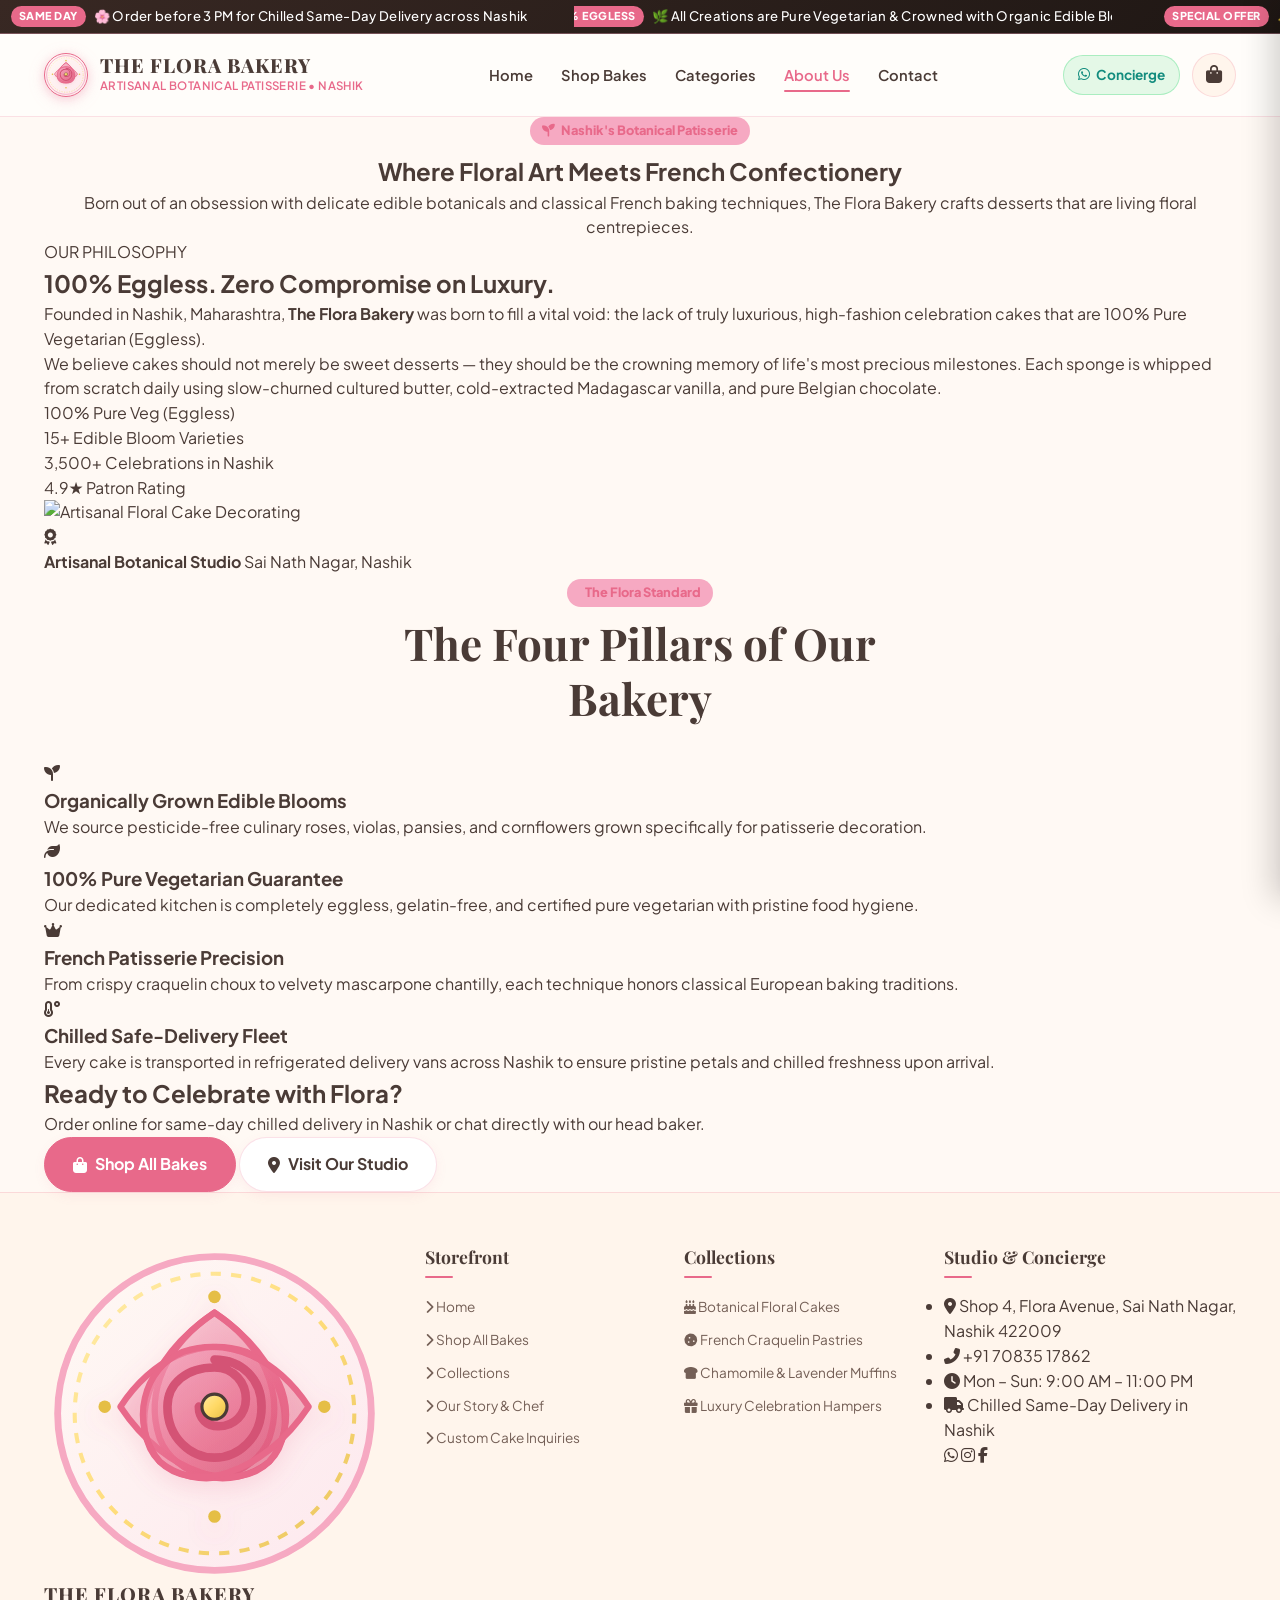
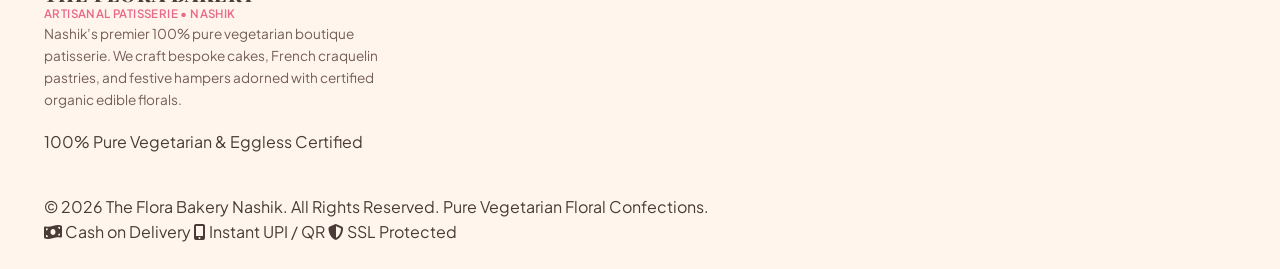
==== commit 19cc9c53: "feat: universal site layout, mobile-first responsiveness, slide cart and standalone checkout" ====
--- a/about.html
+++ b/about.html
@@ -22,322 +22,124 @@
 </head>
 <body class="about-page-body">
 
-  <!-- 1. ANNOUNCEMENT TICKER -->
-  <aside class="announcement-bar" role="region" aria-label="Special Offers">
-    <div class="announcement-wrapper">
-      <div class="announcement-track">
-        <span class="announcement-item"><span class="badge-pill">SAME DAY</span> 🌸 Order before 3 PM for Chilled Same-Day Delivery in Nashik</span>
-        <span class="announcement-item"><span class="badge-pill">100% EGGLESS</span> 🌿 All Creations are Pure Vegetarian & Crowned with Organic Edible Blooms</span>
-        <span class="announcement-item"><span class="badge-pill">SPECIAL OFFER</span> ✨ Use Code <strong>FLORA10</strong> for 10% OFF on Orders Above ₹499</span>
-      </div>
-    </div>
-  </aside>
+  <!-- Universal Header Root -->
+  <div id="siteHeaderRoot"></div>
 
-  <!-- 2. STICKY BRAND HEADER -->
-  <header class="header" id="siteHeader">
-    <div class="header-inner container">
-      <button class="mobile-toggle" id="mobileMenuToggle" onclick="openMobileNav()" aria-label="Open Navigation Menu">
-        <i class="fas fa-bars"></i>
-      </button>
+  <!-- Universal Mobile Navigation Drawer Root -->
+  <div id="mobileDrawerRoot"></div>
 
-      <a href="index.html" class="logo" aria-label="The Flora Bakery Homepage">
-        <span class="logo-mark"><i class="fas fa-seedling"></i></span>
-        <div class="logo-text-group">
-          <span class="logo-title">THE FLORA BAKERY</span>
-          <span class="logo-subtitle">Nashik • Est. 2024</span>
-        </div>
-      </a>
-
-      <!-- Universal Desktop Navigation -->
-      <nav class="nav-desktop" aria-label="Primary Navigation">
-        <a href="index.html" class="nav-link">Home</a>
-        <a href="shop.html" class="nav-link">Shop Bakes</a>
-        <a href="categories.html" class="nav-link">Categories</a>
-        <a href="about.html" class="nav-link active">About Us</a>
-        <a href="contact.html" class="nav-link">Contact</a>
-      </nav>
-
-      <div class="header-actions">
-        <a href="https://api.whatsapp.com/send?phone=917083517862&text=Hello%20The%20Flora%20Bakery!%20I%20have%20an%20inquiry%20regarding%20custom%20floral%20cakes." target="_blank" rel="noopener" class="concierge-link-btn" title="Chat with Head Baker on WhatsApp">
-          <i class="fab fa-whatsapp"></i>
-          <span class="concierge-text">Concierge</span>
-        </a>
-
-        <button class="cart-trigger-btn" id="cartBtn" onclick="openCartDrawer()" aria-label="Open Shopping Bag">
-          <i class="fas fa-shopping-bag"></i>
-          <span class="cart-badge" id="cartCountBadge" style="display: none;">0</span>
-        </button>
-      </div>
-    </div>
-  </header>
-
-  <!-- 3. MOBILE NAVIGATION DRAWER -->
-  <div class="mobile-nav-drawer" id="mobileNavDrawer">
-    <div class="mobile-nav-content">
-      <div class="mobile-drawer-header">
-        <div class="logo-text-group">
-          <span class="logo-title">THE FLORA BAKERY</span>
-          <span class="logo-subtitle">Artisanal Botanical Patisserie</span>
-        </div>
-        <button class="modal-close-btn" onclick="closeMobileNav()" aria-label="Close menu">&times;</button>
-      </div>
-      <ul class="mobile-nav-links">
-        <li><a href="index.html" class="mobile-nav-link"><i class="fas fa-home"></i> Home</a></li>
-        <li><a href="shop.html" class="mobile-nav-link" onclick="closeMobileNav()"><i class="fas fa-birthday-cake"></i> Shop All Bakes</a></li>
-        <li><a href="categories.html" class="mobile-nav-link" onclick="closeMobileNav()"><i class="fas fa-th-large"></i> Explore Categories</a></li>
-        <li><a href="about.html" class="mobile-nav-link active" onclick="closeMobileNav()"><i class="fas fa-leaf"></i> About Our Bakery</a></li>
-        <li><a href="contact.html" class="mobile-nav-link" onclick="closeMobileNav()"><i class="fas fa-envelope"></i> Contact & Studio</a></li>
-      </ul>
-      <div class="mobile-drawer-footer">
-        <p class="drawer-contact-info"><i class="fas fa-map-marker-alt"></i> Sai Nath Nagar, Nashik</p>
-        <p class="drawer-contact-info"><i class="fas fa-phone-alt"></i> +91 70835 17862</p>
-      </div>
-    </div>
-  </div>
-
-  <!-- 4. PAGE HERO BANNER -->
-  <section class="page-banner-section">
+  <!-- 1. HERO STORY SECTION -->
+  <section class="about-hero-section">
     <div class="container text-center">
-      <span class="sub-heading-pill"><i class="fas fa-seedling"></i> Our Story & Heritage</span>
-      <h1 class="page-banner-title">Where Floral Art Meets Fine Patisserie</h1>
-      <p class="page-banner-desc">
-        Born in Nashik, The Flora Bakery was founded with a singular devotion: crafting 100% pure vegetarian, eggless confections crowned with organic edible blooms.
+      <span class="sub-heading-pill"><i class="fas fa-seedling"></i> Nashik's Botanical Patisserie</span>
+      <h1 class="about-hero-title">Where Floral Art Meets French Confectionery</h1>
+      <p class="about-hero-subtitle">
+        Born out of an obsession with delicate edible botanicals and classical French baking techniques, The Flora Bakery crafts desserts that are living floral centrepieces.
       </p>
     </div>
   </section>
 
-  <!-- 5. ABOUT STORY SECTION -->
-  <main class="container about-page-container">
-    
+  <!-- 2. FOUNDER STORY & PHILOSOPHY -->
+  <main class="container about-main-content">
     <div class="about-story-grid">
-      <div class="about-text-col">
-        <span class="heading-tag">Handcrafted in Nashik</span>
-        <h2 class="about-section-title">A Symphony of Organic Blooms & Delicate Flavours</h2>
-        <p class="about-paragraph">
-          At The Flora Bakery, every cake is a botanical canvas. We believe celebrations deserve more than ordinary sugar frosting — they deserve the natural elegance of fresh organic rose petals, soothing French lavender, golden chamomile, and 24-karat pure edible gold leaf.
+      <div class="about-story-text">
+        <span class="section-label">OUR PHILOSOPHY</span>
+        <h2 class="story-heading">100% Eggless. Zero Compromise on Luxury.</h2>
+        <p class="story-p">
+          Founded in Nashik, Maharashtra, <strong>The Flora Bakery</strong> was born to fill a vital void: the lack of truly luxurious, high-fashion celebration cakes that are 100% Pure Vegetarian (Eggless).
         </p>
-        <p class="about-paragraph">
-          From our dedicated kitchen studio in Sai Nath Nagar, Nashik, our master pâtissiers handcraft small-batch chiffon sponges, French craquelin choux, and gourmet gifting hampers. Every recipe is meticulously perfected to be <strong>100% Pure Vegetarian and Eggless</strong> without ever compromising on feather-light texture or luscious moisture.
+        <p class="story-p">
+          We believe cakes should not merely be sweet desserts — they should be the crowning memory of life's most precious milestones. Each sponge is whipped from scratch daily using slow-churned cultured butter, cold-extracted Madagascar vanilla, and pure Belgian chocolate.
         </p>
-        
-        <div class="about-metrics-row">
-          <div class="metric-item">
-            <span class="metric-number">100%</span>
-            <span class="metric-label">Pure Veg & Eggless</span>
+        <div class="story-stats-grid">
+          <div class="stat-box">
+            <span class="stat-number">100%</span>
+            <span class="stat-label">Pure Veg (Eggless)</span>
           </div>
-          <div class="metric-item">
-            <span class="metric-number">4.9★</span>
-            <span class="metric-label">Patron Rating in Nashik</span>
+          <div class="stat-box">
+            <span class="stat-number">15+</span>
+            <span class="stat-label">Edible Bloom Varieties</span>
           </div>
-          <div class="metric-item">
-            <span class="metric-number">3,200+</span>
-            <span class="metric-label">Celebrations Sweetened</span>
+          <div class="stat-box">
+            <span class="stat-number">3,500+</span>
+            <span class="stat-label">Celebrations in Nashik</span>
+          </div>
+          <div class="stat-box">
+            <span class="stat-number">4.9★</span>
+            <span class="stat-label">Patron Rating</span>
           </div>
         </div>
       </div>
-
-      <div class="about-image-col">
-        <div class="about-image-card">
-          <img src="images/hero-cake.jpg" alt="Artisanal Floral Cake Decorating" class="about-featured-img">
-          <div class="about-badge-card">
-            <span class="badge-icon"><i class="fas fa-award"></i></span>
-            <div>
-              <strong>Pure Botanical Guarantee</strong>
-              <p>100% Organic, Pesticide-Free Blooms</p>
-            </div>
+      <div class="about-story-media">
+        <img src="images/hero-floral-cake.jpg" alt="Artisanal Floral Cake Decorating" class="story-hero-img">
+        <div class="experience-badge">
+          <i class="fas fa-award"></i>
+          <div>
+            <strong>Artisanal Botanical Studio</strong>
+            <span>Sai Nath Nagar, Nashik</span>
           </div>
         </div>
       </div>
     </div>
 
-    <!-- 4 CORE PILLARS SECTION -->
-    <section class="about-pillars-section">
-      <div class="text-center" style="margin-bottom: 40px;">
-        <span class="sub-heading-pill"><i class="fas fa-check-circle"></i> The Flora Standard</span>
-        <h2 class="section-title">Our Four Botanical Pillars</h2>
-        <p class="section-subtitle">The principles guiding every creation that leaves our ovens.</p>
+    <!-- 3. OUR FOUR CORE PILLARS -->
+    <section class="pillars-section">
+      <div class="section-heading-wrap text-center">
+        <span class="sub-heading-pill"><i class="fas fa-sparkles"></i> The Flora Standard</span>
+        <h2 class="section-title">The Four Pillars of Our Bakery</h2>
       </div>
 
       <div class="pillars-grid">
         <div class="pillar-card">
-          <div class="pillar-icon"><i class="fas fa-leaf"></i></div>
-          <h3>100% Pure Vegetarian & Eggless</h3>
-          <p>Every single bake is certified pure vegetarian. We utilize cultured butter, fresh cream, and organic vanilla without a trace of gelatin or eggs.</p>
+          <div class="pillar-icon"><i class="fas fa-seedling"></i></div>
+          <h3>Organically Grown Edible Blooms</h3>
+          <p>We source pesticide-free culinary roses, violas, pansies, and cornflowers grown specifically for patisserie decoration.</p>
         </div>
 
         <div class="pillar-card">
-          <div class="pillar-icon"><i class="fas fa-fan"></i></div>
-          <h3>Organically Cultivated Blooms</h3>
-          <p>We source food-grade culinary flowers from organic nurseries — free from synthetic pesticides, carefully sanitized, and placed minutes before delivery.</p>
+          <div class="pillar-icon"><i class="fas fa-leaf"></i></div>
+          <h3>100% Pure Vegetarian Guarantee</h3>
+          <p>Our dedicated kitchen is completely eggless, gelatin-free, and certified pure vegetarian with pristine food hygiene.</p>
+        </div>
+
+        <div class="pillar-card">
+          <div class="pillar-icon"><i class="fas fa-crown"></i></div>
+          <h3>French Patisserie Precision</h3>
+          <p>From crispy craquelin choux to velvety mascarpone chantilly, each technique honors classical European baking traditions.</p>
         </div>
 
         <div class="pillar-card">
           <div class="pillar-icon"><i class="fas fa-temperature-low"></i></div>
-          <h3>Chilled Doorstep Delivery</h3>
-          <p>Our dedicated temperature-controlled vans ensure your delicate cakes arrive in pristine, chilled condition anywhere across Nashik city.</p>
-        </div>
-
-        <div class="pillar-card">
-          <div class="pillar-icon"><i class="fas fa-heart"></i></div>
-          <h3>Pinterest Aesthetic Bespoke Styling</h3>
-          <p>Every cake is hand-styled to order. You can request custom chocolate plaques, color palettes, and floral arrangements tailored for your milestone.</p>
+          <h3>Chilled Safe-Delivery Fleet</h3>
+          <p>Every cake is transported in refrigerated delivery vans across Nashik to ensure pristine petals and chilled freshness upon arrival.</p>
         </div>
       </div>
     </section>
 
-    <!-- CHEF PROCESS TIMELINE -->
-    <section class="about-process-section">
-      <div class="text-center" style="margin-bottom: 40px;">
-        <span class="sub-heading-pill"><i class="fas fa-magic"></i> Behind The Scenes</span>
-        <h2 class="section-title">How We Handcraft Your Bake</h2>
-      </div>
-
-      <div class="process-steps-row">
-        <div class="process-step-item">
-          <span class="step-circle">1</span>
-          <h4>Select Botanicals</h4>
-          <p>Hand-harvesting edible garden roses, lavender, and pansies.</p>
-        </div>
-        <div class="process-step-item">
-          <span class="step-circle">2</span>
-          <h4>Slow-Bake Sponge</h4>
-          <p>Pure butter vanilla chiffon baked to airy, moist perfection.</p>
-        </div>
-        <div class="process-step-item">
-          <span class="step-circle">3</span>
-          <h4>Floral Infusion</h4>
-          <p>Layering French mascarpone cream and fresh fruit compotes.</p>
-        </div>
-        <div class="process-step-item">
-          <span class="step-circle">4</span>
-          <h4>Chilled Dispatch</h4>
-          <p>Secure base-locking boxes delivered in temperature-controlled vans.</p>
-        </div>
-      </div>
-    </section>
-
-    <!-- EXPLORE CTA SECTION -->
+    <!-- 4. CTA BANNER -->
     <div class="about-cta-banner">
-      <div class="about-cta-text">
-        <h2>Experience the Taste of Fresh Organic Blooms</h2>
-        <p>Browse our signature collection or design your bespoke celebratory tier today.</p>
-      </div>
-      <div class="about-cta-actions">
-        <a href="shop.html" class="btn btn-primary btn-lg">
-          <i class="fas fa-shopping-bag"></i> Shop The Collection
-        </a>
-        <a href="contact.html" class="btn btn-secondary btn-lg">
-          <i class="fas fa-envelope"></i> Contact Our Studio
-        </a>
-      </div>
-    </div>
-
-  </main>
-
-  <!-- 6. SLIDE-OUT CART DRAWER -->
-  <div class="cart-drawer-overlay" id="cartDrawerOverlay" onclick="closeCartDrawer()"></div>
-  <aside class="cart-drawer" id="cartDrawer" role="dialog" aria-modal="true" aria-label="Shopping Cart">
-    <div class="cart-drawer-header">
-      <div class="cart-header-title-wrap">
-        <i class="fas fa-shopping-bag cart-title-icon"></i>
-        <h2 class="cart-drawer-heading">Your Floral Bag (<span id="cartDrawerCount">0</span>)</h2>
-      </div>
-      <button class="cart-drawer-close-btn" id="cartDrawerClose" onclick="closeCartDrawer()" aria-label="Close Shopping Bag">&times;</button>
-    </div>
-
-    <div class="free-shipping-meter" id="freeShippingMeter">
-      <div class="meter-text" id="freeShippingText">
-        <i class="fas fa-truck"></i> Add ₹200 more for <strong>FREE Delivery in Nashik</strong>!
-      </div>
-      <div class="meter-bar-track">
-        <div class="meter-bar-fill" id="meterBarFill" style="width: 75%;"></div>
-      </div>
-    </div>
-
-    <div class="cart-drawer-body" id="cartDrawerItems"></div>
-
-    <div class="cart-upsell-container" id="cartUpsellSection">
-      <div class="upsell-heading-row">
-        <span class="upsell-title"><i class="fas fa-sparkles"></i> Complete Your Celebration</span>
-        <span class="upsell-badge">Popular Add-ons</span>
-      </div>
-      <div class="upsell-items-track" id="cartUpsellItems"></div>
-    </div>
-
-    <div class="cart-drawer-footer" id="cartDrawerFooter">
-      <div class="cart-coupon-row">
-        <input type="text" id="cartCouponInput" class="coupon-input" placeholder="Promo code (e.g. FLORA10)">
-        <button class="btn btn-secondary coupon-apply-btn" onclick="applyCartCoupon()">Apply</button>
-      </div>
-      <div class="cart-totals-breakdown">
-        <div class="total-row"><span>Subtotal</span><span id="cartSubtotalVal">₹0</span></div>
-        <div class="total-row discount-row" id="cartDiscountRow" style="display:none;"><span>Promo Discount</span><span id="cartDiscountVal">-₹0</span></div>
-        <div class="total-row"><span>Delivery (Nashik)</span><span id="cartDeliveryVal">₹99</span></div>
-        <div class="total-row grand-total-row"><span>Estimated Total</span><span id="cartGrandTotalVal" class="grand-total-highlight">₹0</span></div>
-      </div>
-      <a href="checkout.html" class="btn btn-primary btn-block proceed-checkout-btn" id="proceedCheckoutBtn">
-        <span>Proceed to Checkout</span>
-        <i class="fas fa-arrow-right"></i>
-      </a>
-    </div>
-  </aside>
-
-  <!-- 7. SITE FOOTER -->
-  <footer class="site-footer">
-    <div class="container footer-grid">
-      <div class="footer-col footer-brand">
-        <a href="index.html" class="brand-logo-wrap">
-          <span class="logo-mark"><i class="fas fa-seedling"></i></span>
-          <div class="logo-text-group">
-            <span class="logo-title">THE FLORA BAKERY</span>
-            <span class="logo-subtitle">Nashik • Est. 2024</span>
-          </div>
-        </a>
-        <p class="footer-desc">Nashik's premier botanical patisserie handcrafting 100% eggless luxury cakes crowned with organic edible blooms.</p>
-        <div class="social-links">
-          <a href="https://www.instagram.com/the.flora.bakery" target="_blank" rel="noopener noreferrer" class="social-btn" aria-label="Instagram"><i class="fab fa-instagram"></i></a>
-          <a href="https://wa.me/917083517862" target="_blank" rel="noopener noreferrer" class="social-btn" aria-label="WhatsApp"><i class="fab fa-whatsapp"></i></a>
-          <a href="tel:07083517862" class="social-btn" aria-label="Call Us"><i class="fas fa-phone"></i></a>
-        </div>
-      </div>
-
-      <div class="footer-col">
-        <h4>Navigation</h4>
-        <ul class="footer-links">
-          <li><a href="index.html">Home</a></li>
-          <li><a href="shop.html">Shop All Bakes</a></li>
-          <li><a href="categories.html">Categories</a></li>
-          <li><a href="about.html">About Our Bakery</a></li>
-          <li><a href="contact.html">Contact Us</a></li>
-        </ul>
-      </div>
-
-      <div class="footer-col">
-        <h4>Collections</h4>
-        <ul class="footer-links">
-          <li><a href="shop.html?category=cakes">Floral Celebration Cakes</a></li>
-          <li><a href="shop.html?category=pastries">French Craquelin Choux</a></li>
-          <li><a href="shop.html?category=muffins">Chamomile Muffins</a></li>
-          <li><a href="shop.html?category=combos">Luxury Flower Hampers</a></li>
-        </ul>
-      </div>
-
-      <div class="footer-col">
-        <h4>Direct Concierge</h4>
-        <div class="contact-info-list">
-          <div class="contact-item"><i class="fas fa-map-marker-alt"></i><span>Sai Nath Nagar, Nashik, Maharashtra 422009</span></div>
-          <div class="contact-item"><i class="fas fa-phone-alt"></i><span>+91 70835 17862</span></div>
-          <div class="contact-item"><i class="fas fa-clock"></i><span>Daily: 8:00 AM – 10:00 PM</span></div>
+      <div class="cta-inner">
+        <h2>Ready to Celebrate with Flora?</h2>
+        <p>Order online for same-day chilled delivery in Nashik or chat directly with our head baker.</p>
+        <div class="cta-btns-group">
+          <a href="shop.html" class="btn btn-primary btn-lg"><i class="fas fa-shopping-bag"></i> Shop All Bakes</a>
+          <a href="contact.html" class="btn btn-secondary btn-lg"><i class="fas fa-map-marker-alt"></i> Visit Our Studio</a>
         </div>
       </div>
     </div>
-    <div class="footer-bottom container text-center">
-      <p>&copy; 2026 The Flora Bakery, Nashik. All Rights Reserved. 100% Pure Vegetarian Certified.</p>
-    </div>
-  </footer>
+  </main>
+
+  <!-- Universal Slide-Out Cart Drawer Root -->
+  <div id="cartDrawerRoot"></div>
+
+  <!-- Universal Footer Root -->
+  <div id="siteFooterRoot"></div>
+
+  <!-- Toast Container -->
+  <div id="toastContainer" class="toast-container"></div>
 
   <!-- Scripts -->
   <script src="js/store-data.js"></script>
-  <script src="js/app.js"></script>
+  <script src="js/site-layout.js"></script>
 </body>
 </html>
--- a/css/styles.css
+++ b/css/styles.css
@@ -3753,8 +3753,9 @@
 }
 
 .pdp-title {
-  font-family: var(--font-serif);
-  font-size: 1.9rem;
+  font-family: var(--font-sans) !important;
+  font-weight: 700;
+  font-size: 1.85rem;
   color: var(--text-cocoa);
   line-height: 1.25;
   margin: 0 0 12px;
@@ -4940,4 +4941,1165 @@
   background: #1EBE5D;
 }
 
-
+/* ==========================================================================
+   UNIVERSAL STOREFRONT LAYOUT & COMPONENTS (V3.0)
+   ========================================================================== */
+
+/* Universal Announcement Bar */
+.announcement-bar {
+  background: linear-gradient(135deg, #382823 0%, #1F1714 100%);
+  color: #FFFFFF;
+  padding: 8px 0;
+  font-size: 0.8rem;
+  font-weight: 500;
+  overflow: hidden;
+  position: relative;
+  z-index: 1010;
+}
+
+.announcement-wrapper {
+  display: flex;
+  overflow: hidden;
+  white-space: nowrap;
+  width: 100%;
+}
+
+.announcement-track {
+  display: inline-flex;
+  gap: 36px;
+  animation: tickerScroll 28s linear infinite;
+}
+
+.announcement-track:hover {
+  animation-play-state: paused;
+}
+
+@keyframes tickerScroll {
+  0% { transform: translateX(0); }
+  100% { transform: translateX(-50%); }
+}
+
+.announcement-item {
+  display: inline-flex;
+  align-items: center;
+  gap: 8px;
+  font-size: 0.82rem;
+  letter-spacing: 0.3px;
+}
+
+.announcement-item .badge-pill {
+  background: var(--rose-deep);
+  color: #FFFFFF;
+  padding: 2px 8px;
+  border-radius: var(--radius-pill);
+  font-size: 0.68rem;
+  font-weight: 800;
+  letter-spacing: 0.5px;
+}
+
+/* Universal Sticky Header */
+.site-header {
+  position: sticky;
+  top: 0;
+  left: 0;
+  width: 100%;
+  background: rgba(255, 253, 250, 0.96);
+  backdrop-filter: blur(12px);
+  -webkit-backdrop-filter: blur(12px);
+  border-bottom: 1px solid var(--border-light);
+  z-index: 1000;
+  transition: all 0.3s ease;
+}
+
+.site-header.scrolled {
+  box-shadow: 0 4px 20px rgba(45, 36, 33, 0.08);
+  background: rgba(255, 253, 250, 0.98);
+}
+
+.header-inner {
+  display: flex;
+  align-items: center;
+  justify-content: space-between;
+  height: 74px;
+  padding: 0 16px;
+}
+
+@media (min-width: 1024px) {
+  .header-inner {
+    height: 82px;
+    padding: 0 24px;
+  }
+}
+
+.brand-logo-wrap {
+  display: flex;
+  align-items: center;
+  gap: 12px;
+  text-decoration: none;
+}
+
+.brand-logo-img {
+  width: 44px;
+  height: 44px;
+  border-radius: 50%;
+  object-fit: cover;
+  border: 1.5px solid var(--rose-deep);
+  box-shadow: 0 2px 8px rgba(232, 105, 138, 0.2);
+}
+
+.brand-text-block {
+  display: flex;
+  flex-direction: column;
+}
+
+.brand-name {
+  font-family: var(--font-serif);
+  font-size: 1.22rem;
+  font-weight: 800;
+  letter-spacing: 1px;
+  color: var(--text-cocoa);
+  line-height: 1.1;
+}
+
+.brand-tagline {
+  font-size: 0.72rem;
+  color: var(--rose-deep);
+  font-weight: 600;
+  letter-spacing: 0.4px;
+}
+
+/* Universal Desktop Nav Menu */
+.nav-menu {
+  display: none;
+  align-items: center;
+  gap: 28px;
+}
+
+@media (min-width: 1024px) {
+  .nav-menu {
+    display: flex;
+  }
+}
+
+.nav-link {
+  font-size: 0.92rem;
+  font-weight: 600;
+  color: var(--text-cocoa);
+  text-decoration: none;
+  position: relative;
+  padding: 6px 0;
+  transition: color 0.2s ease;
+}
+
+.nav-link:hover, .nav-link.active {
+  color: var(--rose-deep);
+}
+
+.nav-link.active::after {
+  content: '';
+  position: absolute;
+  bottom: 0;
+  left: 0;
+  width: 100%;
+  height: 2.5px;
+  background: var(--rose-deep);
+  border-radius: 2px;
+}
+
+/* Header Actions */
+.header-actions {
+  display: flex;
+  align-items: center;
+  gap: 12px;
+}
+
+.mobile-menu-toggle {
+  background: transparent;
+  border: none;
+  font-size: 1.35rem;
+  color: var(--text-cocoa);
+  cursor: pointer;
+  padding: 8px;
+  display: flex;
+  align-items: center;
+  justify-content: center;
+}
+
+@media (min-width: 1024px) {
+  .mobile-menu-toggle {
+    display: none;
+  }
+}
+
+.concierge-link-btn {
+  display: none;
+  align-items: center;
+  gap: 6px;
+  background: rgba(37, 211, 102, 0.12);
+  color: #128C7E;
+  border: 1px solid rgba(37, 211, 102, 0.3);
+  padding: 8px 14px;
+  border-radius: var(--radius-pill);
+  font-size: 0.85rem;
+  font-weight: 700;
+  text-decoration: none;
+  transition: all 0.2s ease;
+}
+
+@media (min-width: 640px) {
+  .concierge-link-btn {
+    display: inline-flex;
+  }
+}
+
+.concierge-link-btn:hover {
+  background: #25D366;
+  color: #FFFFFF;
+}
+
+.action-icon-btn.cart-trigger-btn {
+  position: relative;
+  background: var(--bg-cream-warm);
+  border: 1px solid var(--border-light);
+  width: 44px;
+  height: 44px;
+  border-radius: 50%;
+  color: var(--text-cocoa);
+  display: flex;
+  align-items: center;
+  justify-content: center;
+  font-size: 1.15rem;
+  cursor: pointer;
+  transition: all 0.2s ease;
+}
+
+.action-icon-btn.cart-trigger-btn:hover {
+  background: var(--rose-deep);
+  color: #FFFFFF;
+  border-color: var(--rose-deep);
+  box-shadow: 0 4px 12px rgba(232, 105, 138, 0.3);
+}
+
+.cart-count-badge {
+  position: absolute;
+  top: -3px;
+  right: -3px;
+  background: var(--rose-deep);
+  color: #FFFFFF;
+  font-size: 0.72rem;
+  font-weight: 800;
+  min-width: 19px;
+  height: 19px;
+  padding: 0 4px;
+  border-radius: var(--radius-pill);
+  display: inline-flex;
+  align-items: center;
+  justify-content: center;
+  border: 2px solid #FFFFFF;
+  line-height: 1;
+}
+
+/* Universal Mobile Navigation Drawer */
+.mobile-nav-drawer {
+  position: fixed;
+  inset: 0;
+  background: rgba(31, 23, 20, 0.6);
+  backdrop-filter: blur(4px);
+  -webkit-backdrop-filter: blur(4px);
+  z-index: 2000;
+  opacity: 0;
+  visibility: hidden;
+  transition: all 0.3s cubic-bezier(0.16, 1, 0.3, 1);
+}
+
+.mobile-nav-drawer.active {
+  opacity: 1;
+  visibility: visible;
+}
+
+.mobile-nav-content {
+  position: absolute;
+  top: 0;
+  left: 0;
+  width: 82%;
+  max-width: 320px;
+  height: 100%;
+  background: #FFFDF9;
+  box-shadow: 8px 0 25px rgba(0, 0, 0, 0.15);
+  display: flex;
+  flex-direction: column;
+  transform: translateX(-100%);
+  transition: transform 0.3s cubic-bezier(0.16, 1, 0.3, 1);
+  padding: 24px 20px;
+  overflow-y: auto;
+}
+
+.mobile-nav-drawer.active .mobile-nav-content {
+  transform: translateX(0);
+}
+
+.mobile-drawer-header {
+  display: flex;
+  align-items: center;
+  justify-content: space-between;
+  margin-bottom: 24px;
+  padding-bottom: 16px;
+  border-bottom: 1px solid var(--border-light);
+}
+
+.drawer-close-btn {
+  background: #F4ECE6;
+  border: none;
+  width: 34px;
+  height: 34px;
+  border-radius: 50%;
+  font-size: 1.4rem;
+  line-height: 1;
+  color: var(--text-cocoa);
+  cursor: pointer;
+  display: flex;
+  align-items: center;
+  justify-content: center;
+}
+
+.mobile-nav-links {
+  list-style: none;
+  display: flex;
+  flex-direction: column;
+  gap: 8px;
+  margin-bottom: 24px;
+}
+
+.mobile-nav-link {
+  display: flex;
+  align-items: center;
+  gap: 12px;
+  padding: 12px 14px;
+  border-radius: var(--radius-sm);
+  font-size: 0.98rem;
+  font-weight: 600;
+  color: var(--text-cocoa);
+  text-decoration: none;
+  transition: all 0.2s ease;
+}
+
+.mobile-nav-link i {
+  color: var(--rose-deep);
+  font-size: 1.1rem;
+  width: 20px;
+  text-align: center;
+}
+
+.mobile-nav-link:hover, .mobile-nav-link.active {
+  background: var(--pink-blush);
+  color: var(--rose-deep);
+}
+
+.mobile-drawer-promo {
+  margin-bottom: 24px;
+}
+
+.drawer-promo-card {
+  background: linear-gradient(135deg, #FFF0F5 0%, #FFE4E8 100%);
+  border: 1px dashed var(--rose-deep);
+  border-radius: 12px;
+  padding: 12px 14px;
+  display: flex;
+  align-items: center;
+  gap: 10px;
+}
+
+.promo-pill {
+  background: var(--rose-deep);
+  color: #FFFFFF;
+  font-size: 0.65rem;
+  font-weight: 800;
+  padding: 2px 6px;
+  border-radius: var(--radius-pill);
+}
+
+.drawer-promo-card .promo-text {
+  font-size: 0.8rem;
+  color: var(--text-cocoa);
+  margin: 0;
+}
+
+.mobile-drawer-footer {
+  margin-top: auto;
+  padding-top: 16px;
+  border-top: 1px solid var(--border-light);
+  display: flex;
+  flex-direction: column;
+  gap: 10px;
+}
+
+.drawer-contact-info {
+  font-size: 0.78rem;
+  color: var(--text-secondary);
+  display: flex;
+  align-items: center;
+  gap: 8px;
+  margin: 0;
+}
+
+.drawer-whatsapp-btn {
+  display: flex;
+  align-items: center;
+  justify-content: center;
+  gap: 8px;
+  background: #25D366;
+  color: #FFFFFF;
+  padding: 10px;
+  border-radius: var(--radius-pill);
+  font-size: 0.88rem;
+  font-weight: 700;
+  text-decoration: none;
+  margin-top: 6px;
+}
+
+/* ==========================================================================
+   UNIVERSAL SLIDE-OUT CART DRAWER (V3.0)
+   ========================================================================== */
+
+.cart-drawer-overlay {
+  position: fixed;
+  inset: 0;
+  background: rgba(31, 23, 20, 0.6);
+  backdrop-filter: blur(4px);
+  -webkit-backdrop-filter: blur(4px);
+  z-index: 2000;
+  opacity: 0;
+  visibility: hidden;
+  transition: all 0.3s cubic-bezier(0.16, 1, 0.3, 1);
+}
+
+.cart-drawer-overlay.active {
+  opacity: 1;
+  visibility: visible;
+}
+
+.cart-drawer {
+  position: fixed;
+  top: 0;
+  right: 0;
+  width: 100%;
+  max-width: 440px;
+  height: 100%;
+  background: #FFFDF9;
+  box-shadow: -8px 0 30px rgba(0, 0, 0, 0.18);
+  z-index: 2010;
+  display: flex;
+  flex-direction: column;
+  transform: translateX(100%);
+  transition: transform 0.35s cubic-bezier(0.16, 1, 0.3, 1);
+}
+
+.cart-drawer.active {
+  transform: translateX(0);
+}
+
+.cart-drawer-header {
+  display: flex;
+  align-items: center;
+  justify-content: space-between;
+  padding: 18px 20px;
+  border-bottom: 1px solid var(--border-light);
+  background: #FFFFFF;
+}
+
+.cart-drawer-title-wrap {
+  display: flex;
+  align-items: center;
+  gap: 10px;
+}
+
+.cart-title-icon {
+  color: var(--rose-deep);
+  font-size: 1.25rem;
+}
+
+.cart-drawer-title {
+  font-family: var(--font-serif);
+  font-size: 1.18rem;
+  font-weight: 700;
+  color: var(--text-cocoa);
+  margin: 0;
+}
+
+.cart-drawer-count-badge {
+  background: var(--pink-blush);
+  color: var(--rose-deep);
+  font-size: 0.72rem;
+  font-weight: 700;
+  padding: 2px 8px;
+  border-radius: var(--radius-pill);
+}
+
+.cart-drawer-close {
+  background: #F4ECE6;
+  border: none;
+  width: 32px;
+  height: 32px;
+  border-radius: 50%;
+  font-size: 1.3rem;
+  line-height: 1;
+  color: var(--text-cocoa);
+  cursor: pointer;
+  display: flex;
+  align-items: center;
+  justify-content: center;
+  transition: all 0.2s ease;
+}
+
+.cart-drawer-close:hover {
+  background: var(--rose-deep);
+  color: #FFFFFF;
+}
+
+/* Shipping Progress Bar */
+.cart-shipping-meter {
+  background: #FFF5F7;
+  padding: 12px 20px;
+  border-bottom: 1px solid var(--border-light);
+}
+
+.shipping-meter-text {
+  font-size: 0.8rem;
+  color: var(--text-cocoa);
+  margin-bottom: 6px;
+}
+
+.shipping-meter-bar {
+  width: 100%;
+  height: 6px;
+  background: #E8D9D5;
+  border-radius: 3px;
+  overflow: hidden;
+}
+
+.shipping-meter-fill {
+  height: 100%;
+  background: linear-gradient(90deg, var(--rose-deep), #FF758F);
+  border-radius: 3px;
+  transition: width 0.4s ease;
+}
+
+/* Cart Body & Items */
+.cart-drawer-body {
+  flex: 1;
+  overflow-y: auto;
+  padding: 16px 20px;
+  -webkit-overflow-scrolling: touch;
+}
+
+.cart-drawer-empty {
+  display: flex;
+  flex-direction: column;
+  align-items: center;
+  justify-content: center;
+  text-align: center;
+  padding: 40px 10px;
+  height: 100%;
+}
+
+.empty-cart-icon {
+  width: 72px;
+  height: 72px;
+  border-radius: 50%;
+  background: var(--pink-blush);
+  color: var(--rose-deep);
+  display: flex;
+  align-items: center;
+  justify-content: center;
+  font-size: 2rem;
+  margin-bottom: 16px;
+}
+
+.empty-cart-title {
+  font-family: var(--font-serif);
+  font-size: 1.25rem;
+  color: var(--text-cocoa);
+  margin: 0 0 8px;
+}
+
+.empty-cart-desc {
+  font-size: 0.85rem;
+  color: var(--text-secondary);
+  max-width: 260px;
+  margin: 0 0 20px;
+  line-height: 1.5;
+}
+
+.cart-items-wrapper {
+  display: flex;
+  flex-direction: column;
+  gap: 14px;
+}
+
+.cart-drawer-item {
+  display: flex;
+  gap: 12px;
+  background: #FFFFFF;
+  border: 1px solid var(--border-light);
+  border-radius: 12px;
+  padding: 12px;
+  box-shadow: 0 2px 6px rgba(0, 0, 0, 0.02);
+}
+
+.cart-item-img {
+  width: 70px;
+  height: 70px;
+  border-radius: 8px;
+  object-fit: cover;
+  flex-shrink: 0;
+}
+
+.cart-item-details {
+  flex: 1;
+  display: flex;
+  flex-direction: column;
+  gap: 4px;
+}
+
+.cart-item-header-row {
+  display: flex;
+  align-items: flex-start;
+  justify-content: space-between;
+  gap: 8px;
+}
+
+.cart-item-name {
+  font-size: 0.9rem;
+  font-weight: 700;
+  color: var(--text-cocoa);
+  text-decoration: none;
+  line-height: 1.3;
+}
+
+.cart-item-name:hover {
+  color: var(--rose-deep);
+}
+
+.cart-item-remove {
+  background: transparent;
+  border: none;
+  color: var(--text-muted);
+  cursor: pointer;
+  font-size: 0.85rem;
+  padding: 2px 4px;
+}
+
+.cart-item-remove:hover {
+  color: #DC2626;
+}
+
+.cart-item-variant {
+  font-size: 0.76rem;
+  color: var(--text-secondary);
+}
+
+.cart-item-msg {
+  font-size: 0.74rem;
+  color: var(--rose-deep);
+  font-style: italic;
+  background: var(--pink-blush);
+  padding: 3px 6px;
+  border-radius: 4px;
+}
+
+.cart-item-bottom-row {
+  display: flex;
+  align-items: center;
+  justify-content: space-between;
+  margin-top: 6px;
+}
+
+.cart-qty-stepper {
+  display: inline-flex;
+  align-items: center;
+  border: 1.5px solid var(--border-light);
+  border-radius: var(--radius-pill);
+  background: #FAF6F0;
+  overflow: hidden;
+}
+
+.qty-btn {
+  background: transparent;
+  border: none;
+  width: 26px;
+  height: 26px;
+  display: flex;
+  align-items: center;
+  justify-content: center;
+  font-size: 1rem;
+  color: var(--text-cocoa);
+  cursor: pointer;
+}
+
+.qty-btn:hover {
+  background: var(--rose-deep);
+  color: #FFFFFF;
+}
+
+.qty-display {
+  font-size: 0.82rem;
+  font-weight: 700;
+  padding: 0 8px;
+  min-width: 20px;
+  text-align: center;
+}
+
+.cart-item-price-col {
+  display: flex;
+  align-items: baseline;
+  gap: 6px;
+}
+
+.cart-item-price-col .item-price {
+  font-size: 0.95rem;
+  font-weight: 800;
+  color: var(--text-cocoa);
+}
+
+.cart-item-price-col .item-compare-price {
+  font-size: 0.78rem;
+  color: var(--text-muted);
+  text-decoration: line-through;
+}
+
+/* Cart Upsells */
+.cart-upsells-section {
+  margin-top: 20px;
+  padding-top: 16px;
+  border-top: 1px dashed var(--border-light);
+}
+
+.cart-upsell-heading {
+  font-size: 0.82rem;
+  font-weight: 700;
+  color: var(--text-cocoa);
+  margin-bottom: 10px;
+  text-transform: uppercase;
+  letter-spacing: 0.5px;
+}
+
+.cart-upsells-grid {
+  display: grid;
+  grid-template-columns: 1fr 1fr;
+  gap: 10px;
+}
+
+.cart-upsell-card {
+  background: #FFFFFF;
+  border: 1px solid var(--border-light);
+  border-radius: 10px;
+  padding: 10px;
+  display: flex;
+  flex-direction: column;
+  align-items: center;
+  text-align: center;
+  gap: 6px;
+}
+
+.upsell-img {
+  width: 48px;
+  height: 48px;
+  border-radius: 6px;
+  object-fit: cover;
+}
+
+.upsell-info {
+  display: flex;
+  flex-direction: column;
+}
+
+.upsell-title {
+  font-size: 0.76rem;
+  font-weight: 700;
+  color: var(--text-cocoa);
+  line-height: 1.2;
+  white-space: nowrap;
+  overflow: hidden;
+  text-overflow: ellipsis;
+  max-width: 100px;
+}
+
+.upsell-price {
+  font-size: 0.75rem;
+  color: var(--rose-deep);
+  font-weight: 800;
+}
+
+.upsell-add-btn {
+  background: var(--pink-blush);
+  color: var(--rose-deep);
+  border: 1px solid var(--border-light);
+  border-radius: var(--radius-pill);
+  font-size: 0.72rem;
+  font-weight: 700;
+  padding: 4px 10px;
+  cursor: pointer;
+  transition: all 0.2s ease;
+  width: 100%;
+}
+
+.upsell-add-btn:hover {
+  background: var(--rose-deep);
+  color: #FFFFFF;
+}
+
+/* Cart Footer & Checkout Action */
+.cart-drawer-footer {
+  background: #FFFFFF;
+  border-top: 1px solid var(--border-light);
+  padding: 16px 20px;
+  box-shadow: 0 -4px 12px rgba(0, 0, 0, 0.03);
+}
+
+.cart-promo-box {
+  margin-bottom: 12px;
+}
+
+.promo-input-group {
+  display: flex;
+  align-items: center;
+  background: #FAF6F0;
+  border: 1.5px solid var(--border-light);
+  border-radius: var(--radius-sm);
+  padding: 2px 4px 2px 10px;
+}
+
+.promo-icon {
+  color: var(--text-muted);
+  font-size: 0.85rem;
+  margin-right: 6px;
+}
+
+.promo-input {
+  flex: 1;
+  background: transparent;
+  border: none;
+  font-size: 0.82rem;
+  font-weight: 700;
+  color: var(--text-cocoa);
+  padding: 6px 0;
+  outline: none;
+}
+
+.promo-apply-btn {
+  background: var(--rose-deep);
+  color: #FFFFFF;
+  border: none;
+  border-radius: 6px;
+  font-size: 0.78rem;
+  font-weight: 700;
+  padding: 6px 12px;
+  cursor: pointer;
+}
+
+.promo-message {
+  font-size: 0.74rem;
+  margin-top: 4px;
+}
+
+.promo-message.success { color: #059669; font-weight: 600; }
+.promo-message.error { color: #DC2626; }
+
+.cart-totals-breakdown {
+  display: flex;
+  flex-direction: column;
+  gap: 6px;
+  margin-bottom: 12px;
+  font-size: 0.86rem;
+}
+
+.cart-totals-breakdown .total-row {
+  display: flex;
+  justify-content: space-between;
+  color: var(--text-secondary);
+}
+
+.cart-totals-breakdown .grand-total-row {
+  font-size: 1.05rem;
+  font-weight: 800;
+  color: var(--text-cocoa);
+  padding-top: 8px;
+  border-top: 1px solid var(--border-light);
+  margin-top: 4px;
+}
+
+.cart-savings-badge {
+  background: #ECFDF5;
+  border: 1px solid #A7F3D0;
+  color: #047857;
+  font-size: 0.78rem;
+  font-weight: 700;
+  text-align: center;
+  padding: 6px;
+  border-radius: 6px;
+  margin-bottom: 12px;
+}
+
+.cart-checkout-btn {
+  display: flex;
+  align-items: center;
+  justify-content: center;
+  gap: 10px;
+  background: linear-gradient(135deg, var(--rose-deep) 0%, #D44E72 100%);
+  color: #FFFFFF;
+  text-decoration: none;
+  padding: 14px;
+  border-radius: var(--radius-sm);
+  font-size: 0.98rem;
+  font-weight: 800;
+  box-shadow: 0 4px 14px rgba(232, 105, 138, 0.35);
+  transition: all 0.2s ease;
+  width: 100%;
+}
+
+.cart-checkout-btn:hover {
+  transform: translateY(-2px);
+  box-shadow: 0 6px 18px rgba(232, 105, 138, 0.45);
+}
+
+.cart-secure-footer-notes {
+  display: flex;
+  align-items: center;
+  justify-content: center;
+  gap: 14px;
+  margin-top: 10px;
+  font-size: 0.72rem;
+  color: var(--text-muted);
+}
+
+/* ==========================================================================
+   HIGH-DENSITY 2-COLUMN MOBILE SHOP GRID & FILTER BAR
+   ========================================================================== */
+
+@media (max-width: 640px) {
+  .product-grid, .shop-product-grid, #shopProductGrid {
+    grid-template-columns: repeat(2, 1fr) !important;
+    gap: 12px !important;
+  }
+
+  .product-card {
+    border-radius: 12px !important;
+  }
+
+  .product-thumb-holder {
+    height: 140px !important;
+  }
+
+  .product-info-wrap {
+    padding: 10px !important;
+  }
+
+  .product-name {
+    font-size: 0.88rem !important;
+    line-height: 1.25 !important;
+    margin-bottom: 6px !important;
+    display: -webkit-box;
+    -webkit-line-clamp: 2;
+    -webkit-box-orient: vertical;
+    overflow: hidden;
+  }
+
+  .product-pricing-row {
+    margin-bottom: 8px !important;
+  }
+
+  .price-current {
+    font-size: 0.95rem !important;
+  }
+
+  .price-original {
+    font-size: 0.78rem !important;
+  }
+
+  .btn-add-cart {
+    padding: 8px 10px !important;
+    font-size: 0.78rem !important;
+  }
+
+  .shop-category-pills {
+    display: flex !important;
+    gap: 8px !important;
+    overflow-x: auto !important;
+    padding-bottom: 8px !important;
+    -webkit-overflow-scrolling: touch !important;
+    scrollbar-width: none !important;
+  }
+
+  .shop-category-pills::-webkit-scrollbar {
+    display: none !important;
+  }
+
+  .cat-pill-btn {
+    flex-shrink: 0 !important;
+    white-space: nowrap !important;
+    padding: 8px 14px !important;
+    font-size: 0.82rem !important;
+  }
+}
+
+/* ==========================================================================
+   PRODUCT DETAIL PAGE (PDP) MOBILE STICKY BUY BAR
+   ========================================================================== */
+
+.pdp-mobile-sticky-bar {
+  position: fixed;
+  bottom: 0;
+  left: 0;
+  width: 100%;
+  background: rgba(255, 255, 255, 0.98);
+  backdrop-filter: blur(10px);
+  -webkit-backdrop-filter: blur(10px);
+  border-top: 1px solid var(--border-light);
+  padding: 10px 16px;
+  display: flex;
+  align-items: center;
+  justify-content: space-between;
+  gap: 12px;
+  z-index: 990;
+  box-shadow: 0 -4px 16px rgba(74, 59, 54, 0.08);
+}
+
+@media (min-width: 1024px) {
+  .pdp-mobile-sticky-bar {
+    display: none !important;
+  }
+}
+
+.sticky-bar-info {
+  display: flex;
+  align-items: center;
+  gap: 10px;
+  overflow: hidden;
+}
+
+.sticky-bar-thumb {
+  width: 42px;
+  height: 42px;
+  border-radius: 6px;
+  object-fit: cover;
+  flex-shrink: 0;
+}
+
+.sticky-bar-text {
+  display: flex;
+  flex-direction: column;
+  overflow: hidden;
+}
+
+.sticky-bar-title {
+  font-size: 0.82rem;
+  font-weight: 700;
+  color: var(--text-cocoa);
+  white-space: nowrap;
+  overflow: hidden;
+  text-overflow: ellipsis;
+  max-width: 140px;
+}
+
+.sticky-bar-price {
+  font-size: 0.9rem;
+  font-weight: 800;
+  color: var(--rose-deep);
+}
+
+.sticky-bar-actions {
+  display: flex;
+  gap: 8px;
+  flex-shrink: 0;
+}
+
+.sticky-add-btn {
+  background: var(--rose-deep);
+  color: #FFFFFF;
+  border: none;
+  padding: 10px 16px;
+  border-radius: var(--radius-sm);
+  font-size: 0.85rem;
+  font-weight: 700;
+  cursor: pointer;
+  display: flex;
+  align-items: center;
+  gap: 6px;
+}
+
+/* ==========================================================================
+   CHECKOUT PAGE RESPONSIVE COLLAPSIBLE SUMMARY & STICKY CTA
+   ========================================================================== */
+
+.mobile-summary-toggle-bar {
+  background: var(--bg-cream-warm);
+  border-bottom: 1px solid var(--border-light);
+  padding: 14px 16px;
+  display: flex;
+  align-items: center;
+  justify-content: space-between;
+  cursor: pointer;
+  font-weight: 600;
+  color: var(--text-cocoa);
+  font-size: 0.88rem;
+}
+
+@media (min-width: 992px) {
+  .mobile-summary-toggle-bar {
+    display: none !important;
+  }
+}
+
+.mobile-summary-toggle-left {
+  display: flex;
+  align-items: center;
+  gap: 8px;
+  color: var(--rose-deep);
+}
+
+.mobile-summary-total-val {
+  font-weight: 800;
+  color: var(--text-cocoa);
+}
+
+/* Toast Notifications Container */
+.toast-container {
+  position: fixed;
+  bottom: 24px;
+  right: 24px;
+  z-index: 3000;
+  display: flex;
+  flex-direction: column;
+  gap: 10px;
+  max-width: 90vw;
+  pointer-events: none;
+}
+
+.toast-card {
+  pointer-events: auto;
+  display: flex;
+  align-items: center;
+  gap: 10px;
+  background: #2D2421;
+  color: #FFFFFF;
+  padding: 12px 18px;
+  border-radius: var(--radius-sm);
+  box-shadow: 0 6px 20px rgba(0, 0, 0, 0.2);
+  font-size: 0.88rem;
+  font-weight: 600;
+  animation: slideToastIn 0.3s cubic-bezier(0.16, 1, 0.3, 1) forwards;
+  transition: opacity 0.3s ease;
+}
+
+.toast-card.fade-out {
+  opacity: 0;
+}
+
+.toast-success { border-left: 4px solid #10B981; }
+.toast-error { border-left: 4px solid #EF4444; }
+.toast-info { border-left: 4px solid var(--rose-deep); }
+
+@keyframes slideToastIn {
+  0% { transform: translateY(20px); opacity: 0; }
+  100% { transform: translateY(0); opacity: 1; }
+}
